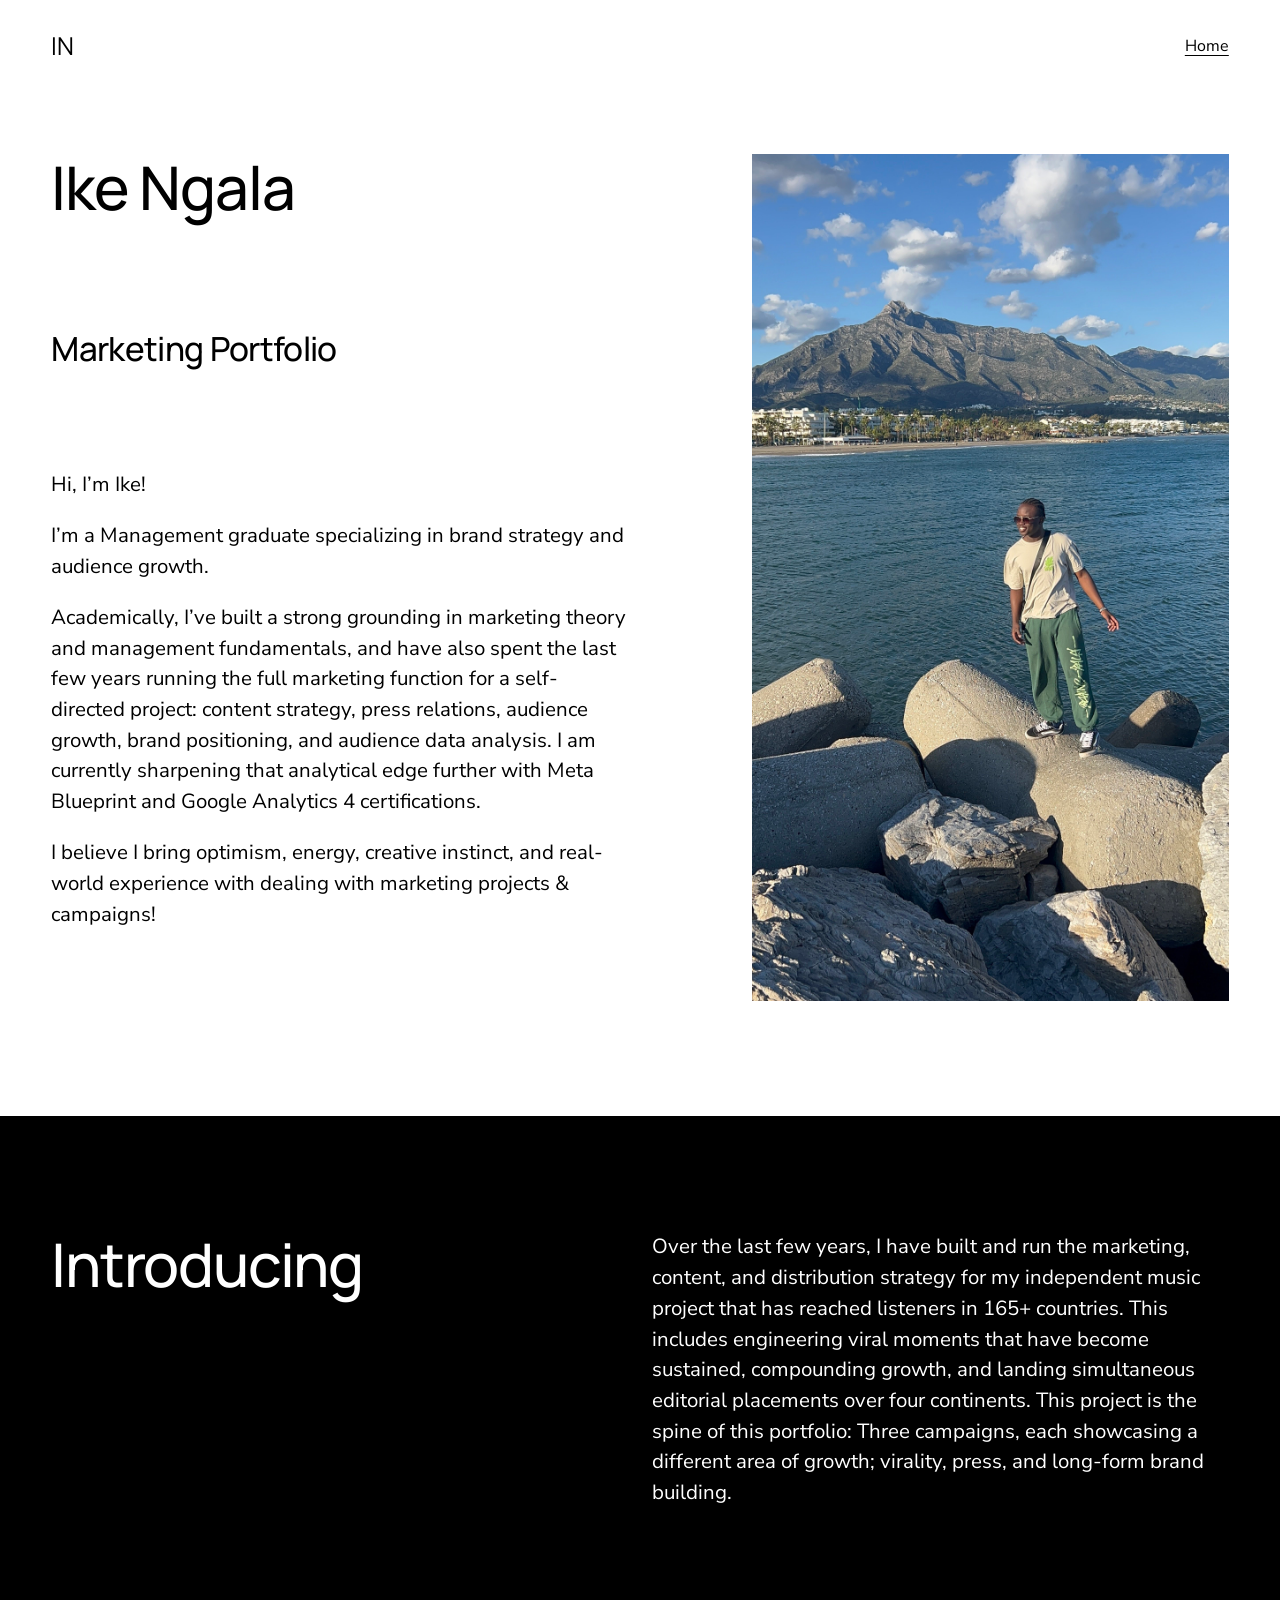
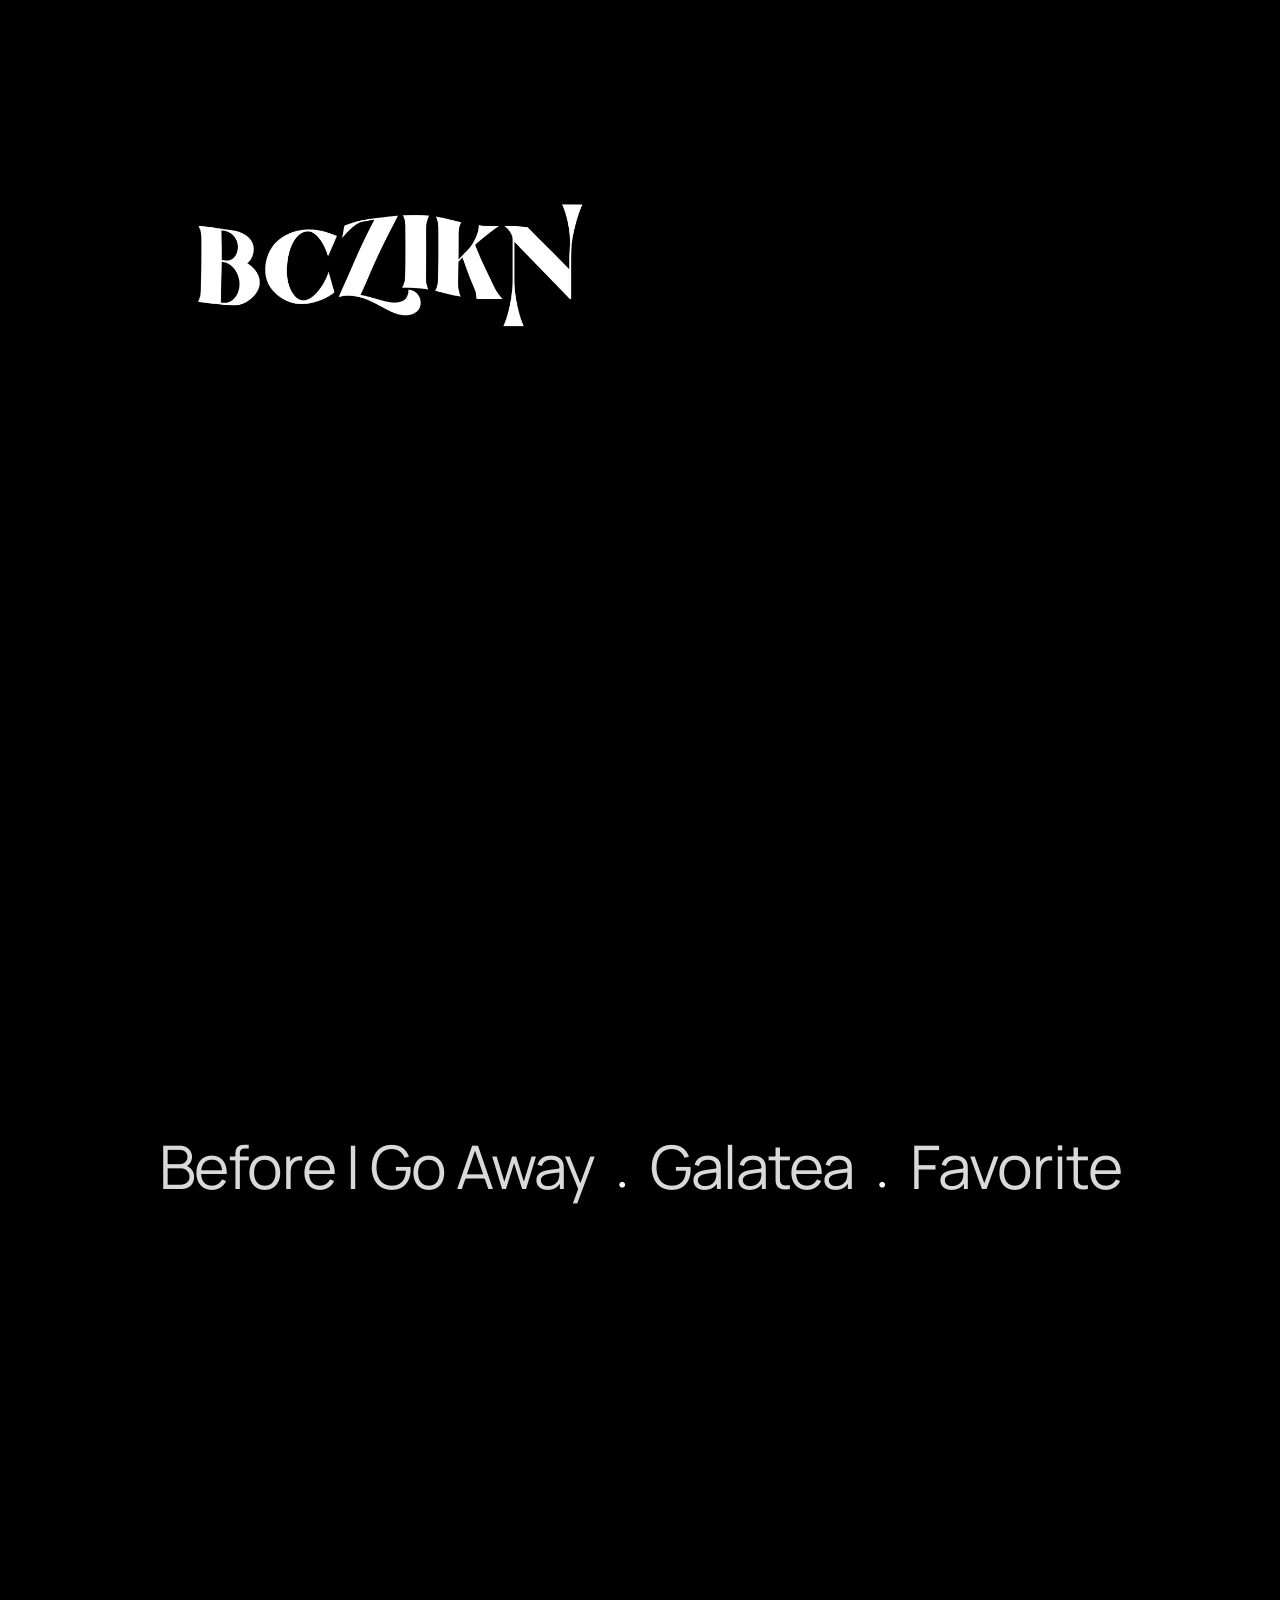
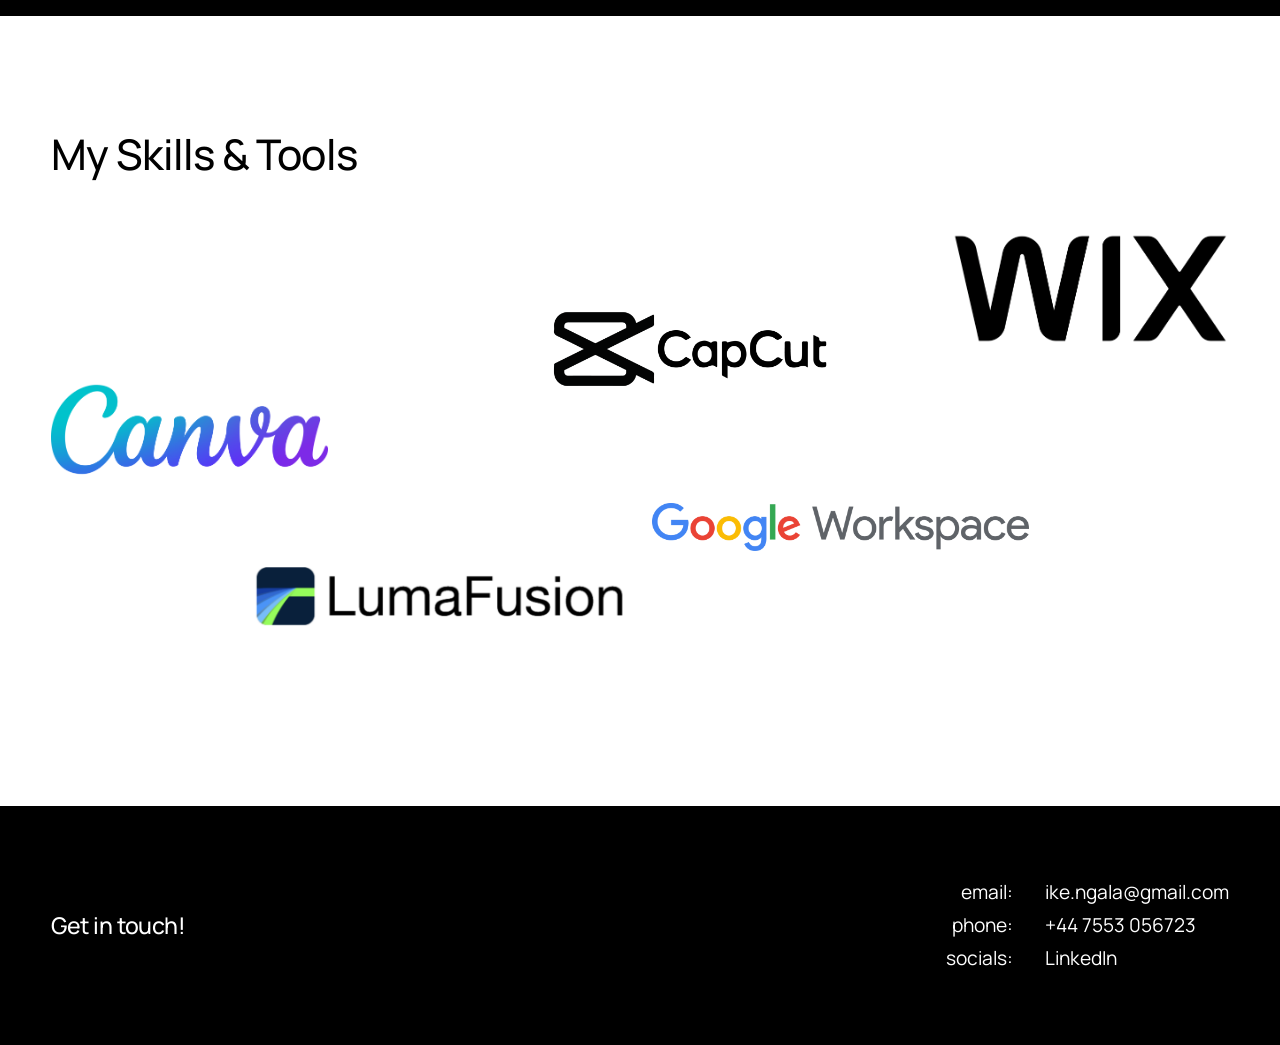
==== index.html @ 1e6296fb "Rebuild Squarespace portfolio as a plain static site Recreates all four pages (home + three case stu" ====
<!doctype html>
<html lang="en-GB">
<head>
<meta charset="utf-8">
<meta name="viewport" content="width=device-width, initial-scale=1">
<title>Ike Ngala | Marketing Portfolio</title>
<meta name="description" content="Ike Ngala: management graduate specialising in brand strategy and audience growth.">
<link rel="preconnect" href="https://fonts.googleapis.com">
<link rel="preconnect" href="https://fonts.gstatic.com" crossorigin>
<link href="https://fonts.googleapis.com/css2?family=Manrope:wght@500;700&family=Nunito+Sans:ital,wght@0,400;0,700;1,400&display=swap" rel="stylesheet">
<link rel="stylesheet" href="assets/css/style.css">
</head>
<body class="page-home">
<a class="skip" href="#main">Skip to content</a>
<header class="site-header">
  <a class="logo" href="index.html">IN</a>
  <nav>
    <a href="index.html" aria-current="page">Home</a>
  </nav>
</header>
<main id="main">
<section class="section theme-light">
<div class="section-inner">
<div class="grid">
<div class="blk text" style="--c:1 / span 5;--r:1 / 2">
<h1>Ike Ngala</h1>
</div>
<figure class="blk image" style="--c:8 / span 5;--r:1 / 4"><img src="assets/images/home/img-4307.jpg" alt="" loading="lazy"></figure>
<div class="blk text" style="--c:1 / span 4;--r:2 / 3">
<h3>Marketing Portfolio</h3>
</div>
<div class="blk text" style="--c:1 / span 6;--r:3 / 4">
<p class="large">Hi, I’m Ike!</p>
<p class="large">I’m a Management graduate specializing in brand strategy and audience growth.</p>
<p class="large">Academically, I’ve built a strong grounding in marketing theory and management fundamentals, and have also spent the last few years running the full marketing function for a self-directed project: content strategy, press relations, audience growth, brand positioning, and audience data analysis. I am currently sharpening that analytical edge further with Meta Blueprint and Google Analytics 4 certifications.</p>
<p class="large">I believe I bring optimism, energy, creative instinct, and real-world experience with dealing with marketing projects &amp; campaigns!</p>
</div>
</div>
</div>
</section>
<section class="section theme-dark">
<div class="section-inner">
<div class="grid">
<div class="blk text" style="--c:1 / span 5;--r:1 / 2">
<h1><span class="on-dark">Introducing</span></h1>
</div>
<div class="blk text" style="--c:7 / span 6;--r:1 / 2">
<p class="large"><span class="on-dark">Over the last few years, I have built and run the marketing, content, and distribution strategy for my independent music project that has reached listeners in 165+ countries. This includes engineering viral moments that have become sustained, compounding growth, and landing simultaneous editorial placements over four continents. This project is the spine of this portfolio: Three campaigns, each showcasing a different area of growth; virality, press, and long-form brand building.</span></p>
</div>
<figure class="blk image" style="--c:1 / span 7;--r:2 / 3"><img src="assets/images/home/img-2921.jpg" alt="" loading="lazy"></figure>
</div>
</div>
</section>
<section class="section theme-dark has-bg-video projects-list" id="projects">
<video class="bg-video" src="assets/videos/shared/blue-background.mp4" autoplay muted loop playsinline aria-hidden="true"></video>
<div class="section-inner">
<ul class="project-links">
<li><a href="projects/before-i-go-away.html" data-cover="assets/images/covers/before-i-go-away.jpg">Before I Go Away</a></li>
<li><a href="projects/galatea.html" data-cover="assets/images/covers/galatea.jpg">Galatea</a></li>
<li><a href="projects/favorite.html" data-cover="assets/images/covers/favorite.jpg">Favorite</a></li>
</ul>
<img class="hover-cover" alt="" aria-hidden="true">
</div>
</section>
<section class="section theme-light">
<div class="section-inner">
<div class="grid">
<div class="blk text" style="--c:1 / span 4;--r:1 / 2">
<h2>My Skills &amp; Tools</h2>
</div>
<figure class="blk image" style="--c:10 / span 3;--r:2 / 4"><img src="assets/images/home/tool-wix.png" alt="" loading="lazy"></figure>
<figure class="blk image" style="--c:6 / span 3;--r:2 / 4"><img src="assets/images/home/tool-capcut.png" alt="" loading="lazy"></figure>
<figure class="blk image" style="--c:1 / span 3;--r:3 / 4"><img src="assets/images/home/tool-canva.png" alt="" loading="lazy"></figure>
<figure class="blk image" style="--c:3 / span 4;--r:4 / 5"><img src="assets/images/home/tool-lumafusion.png" alt="" loading="lazy"></figure>
<figure class="blk image" style="--c:7 / span 4;--r:4 / 5"><img src="assets/images/home/tool-google-workspace.png" alt="" loading="lazy"></figure>
</div>
</div>
</section>
</main>

<footer class="site-footer theme-dark">
  <div class="footer-inner">
    <h4>Get in touch!</h4>
    <dl>
      <dt>email:</dt><dd><a href="mailto:ike.ngala@gmail.com">ike.ngala@gmail.com</a></dd>
      <dt>phone:</dt><dd><a href="tel:+447553056723">+44 7553 056723</a></dd>
      <dt>socials:</dt><dd><a href="https://www.linkedin.com/in/ikengala/" target="_blank" rel="noopener">LinkedIn</a></dd>
    </dl>
  </div>
</footer>
<script src="assets/js/main.js"></script>
</body>
</html>
---- assets/css/style.css ----
/* =========================================================
   Ike Ngala portfolio: base styles
   Rebuilt from the Squarespace site. Fonts: Manrope (headings),
   Nunito Sans (body). Colours below match the original pages.
   ========================================================= */

:root {
  --black: #000000;
  --white: #ffffff;
  --blue: #64a6c9;      /* Before I Go Away */
  --yellow: #ffd15c;    /* Galatea accent / Favorite text */
  --red: #ca2216;       /* Favorite */
  --red-dark: #bb2217;  /* Favorite (gallery section) */

  --font-heading: "Manrope", system-ui, sans-serif;
  --font-body: "Nunito Sans", system-ui, sans-serif;

  --gutter: clamp(16px, 4vw, 58px);
  --max: 1440px;
}

*, *::before, *::after { box-sizing: border-box; }

html { -webkit-text-size-adjust: 100%; }

body {
  margin: 0;
  font-family: var(--font-body);
  font-size: 16px;
  line-height: 1.5;
  color: var(--black);
  background: var(--white);
}

img, video { display: block; max-width: 100%; height: auto; }

a { color: inherit; }

h1, h2, h3, h4 {
  font-family: var(--font-heading);
  font-weight: 500;
  letter-spacing: -0.02em;
  margin: 0 0 0.4em;
  line-height: 1.1;
}
h1 { font-size: clamp(2.4rem, 4.7vw, 4.24rem); }
h2 { font-size: clamp(1.9rem, 3.3vw, 2.94rem); }
h3 { font-size: clamp(1.5rem, 2.6vw, 2.3rem); }
h4 { font-size: clamp(1.25rem, 1.8vw, 1.65rem); }
p { margin: 0 0 1em; }
p:last-child { margin-bottom: 0; }

.large { font-size: clamp(1.1rem, 1.6vw, 1.43rem); line-height: 1.5; }

.skip {
  position: absolute; left: -9999px; top: 0;
  background: var(--black); color: var(--white); padding: 8px 12px; z-index: 100;
}
.skip:focus { left: 8px; top: 8px; }

/* ---------- colour themes (one per section) ---------- */
.theme-light    { --bg: var(--white); --fg: var(--black); --accent: var(--black); }
.theme-dark     { --bg: var(--black); --fg: var(--white); --accent: var(--white); }
.theme-blue     { --bg: var(--blue);  --fg: var(--white); --accent: var(--white); }
.theme-galatea  { --bg: var(--black); --fg: var(--white); --accent: var(--yellow); }
.theme-yellow   { --bg: var(--yellow); --fg: var(--black); --accent: var(--black); }
.theme-red      { --bg: var(--red);   --fg: var(--yellow); --accent: var(--yellow); }
.theme-red-dark { --bg: var(--red-dark); --fg: var(--yellow); --accent: var(--yellow); }

.section, .site-footer, .pager { background: var(--bg); color: var(--fg); }
.accent { color: var(--accent); }
.theme-galatea h2, .theme-galatea h3 { color: var(--accent); }

/* ---------- header ---------- */
.site-header {
  position: absolute; top: 0; left: 0; right: 0; z-index: 10;
  display: flex; justify-content: space-between; align-items: center;
  padding: 28px var(--gutter);
}
.site-header .logo {
  font-family: var(--font-heading); font-size: 1.54rem; text-decoration: none;
}
.site-header nav a { text-underline-offset: 4px; }
.site-header nav a[aria-current="page"] { text-decoration: underline; }
/* Header text sits over each page's first section, so match its colour */
.page-before-i-go-away .site-header,
.page-galatea .site-header,
.page-favorite .site-header { color: var(--white); }

/* ---------- sections ---------- */
.section { position: relative; overflow: hidden; }
.section-inner {
  position: relative; z-index: 1;
  max-width: var(--max); margin: 0 auto;
  padding: clamp(64px, 9vw, 130px) var(--gutter);
}
main > .section:first-child .section-inner { padding-top: clamp(110px, 12vw, 160px); }

.bg-video {
  position: absolute; inset: 0; width: 100%; height: 100%;
  object-fit: cover; z-index: 0;
}

/* 12-column grid that approximates the Squarespace layout.
   Each block carries --c (column) and --r (row) from the original page. */
.grid {
  display: grid;
  grid-template-columns: repeat(12, minmax(0, 1fr));
  column-gap: clamp(12px, 2vw, 24px);
  row-gap: 16px;
  align-items: start;
}
.blk { grid-column: var(--c, 1 / -1); grid-row: var(--r, auto); min-width: 0; margin: 0; }
.blk.image img, .blk.video video { width: 100%; }
.blk.video video { background: #000; }

/* ---------- accordions ---------- */
.accordion details { border-top: 1px solid currentColor; border-bottom: 1px solid currentColor; }
.accordion details + details { border-top: 0; }
.accordion summary {
  list-style: none; cursor: pointer;
  display: flex; justify-content: space-between; align-items: center; gap: 1rem;
  padding: 30px 0;
  font-family: var(--font-heading); font-size: clamp(1.25rem, 1.8vw, 1.65rem);
  color: var(--accent);
}
.accordion summary::-webkit-details-marker { display: none; }
.accordion summary::after { content: "+"; font-size: 1.6em; line-height: 1; transition: transform .2s; }
.accordion details[open] summary::after { transform: rotate(45deg); }
.accordion .details-body { padding: 0 0 30px; color: var(--accent); }

/* ---------- galleries ---------- */
.gallery { list-style: none; margin: 0; padding: 0; }
.gallery img { width: 100%; height: 100%; object-fit: cover; }

/* strips: row of images at equal height */
.gallery-strips { display: flex; flex-wrap: wrap; gap: 12px; }
.gallery-strips li { flex: 1 1 160px; height: clamp(220px, 30vw, 420px); }

/* reel + slideshow: horizontal scroller */
.gallery-reel, .gallery-slideshow {
  display: flex; gap: 12px; overflow-x: auto; scroll-snap-type: x mandatory;
  padding-bottom: 8px;
}
.gallery-reel li { flex: 0 0 auto; height: 300px; scroll-snap-align: start; }
.gallery-reel img { width: auto; height: 100%; }
.gallery-slideshow li { flex: 0 0 min(80%, 520px); scroll-snap-align: center; }
.gallery-slideshow img { aspect-ratio: 1; }

/* ---------- home: project list with hover-follow cover ---------- */
.projects-list .section-inner {
  min-height: 900px; display: flex; align-items: center; justify-content: center;
}
.project-links {
  list-style: none; margin: 0; padding: 0;
  display: flex; flex-wrap: wrap; justify-content: center; align-items: center;
  gap: 1.5rem; position: relative; z-index: 2;
}
.project-links li + li::before { content: "•"; margin-right: 1.5rem; }
.project-links a {
  font-family: var(--font-heading); font-size: clamp(2rem, 4.7vw, 4.24rem);
  letter-spacing: -0.02em; text-decoration: none; color: rgba(255,255,255,.85);
}
.project-links a:hover, .project-links a:focus-visible { color: var(--white); }
.hover-cover {
  position: fixed; left: 0; top: 0; width: 50vmin; height: 50vmin; object-fit: cover;
  pointer-events: none; opacity: 0; transition: opacity .2s; z-index: 1;
  transform: translate(-50%, -50%);
}
.hover-cover.is-visible { opacity: 1; }

/* ---------- pager + footer ---------- */
.pager {
  display: flex; justify-content: space-between; gap: 1rem;
  padding: 48px var(--gutter);
  max-width: none;
}
.pager a { text-decoration: none; font-family: var(--font-heading); font-size: 1.65rem; }
.pager a span { display: block; font-family: var(--font-body); font-size: .9rem; opacity: .7; }
.pager .next { margin-left: auto; text-align: right; }

.site-footer .footer-inner {
  max-width: var(--max); margin: 0 auto; padding: 72px var(--gutter);
  display: flex; flex-wrap: wrap; justify-content: space-between; align-items: center; gap: 2rem;
}
.site-footer h4 { margin: 0; }
.site-footer dl {
  margin: 0; display: grid; grid-template-columns: auto auto; column-gap: 2rem; row-gap: .25rem;
  font-family: var(--font-heading); font-size: 1.2rem;
}
.site-footer dt { text-align: right; }
.site-footer dd { margin: 0; }
.site-footer a { text-decoration: none; }
.site-footer a:hover { text-decoration: underline; }

/* ---------- mobile: stack every block in reading order ---------- */
@media (max-width: 767px) {
  .grid { grid-template-columns: 1fr; row-gap: 24px; }
  .blk { grid-column: 1 / -1; grid-row: auto; }
  .projects-list .section-inner { min-height: 70vh; }
  .project-links { flex-direction: column; gap: .5rem; }
  .project-links li + li::before { content: none; }
  .hover-cover { display: none; }
  .site-footer dl { grid-template-columns: auto 1fr; }
  .site-footer dt { text-align: left; }
}

@media (prefers-reduced-motion: reduce) {
  .bg-video { display: none; }
}

/* text alignment carried over from the original blocks */
.align-right { text-align: right; }
.align-center { text-align: center; }
@media (max-width: 767px) { .align-right, .align-center { text-align: left; } }
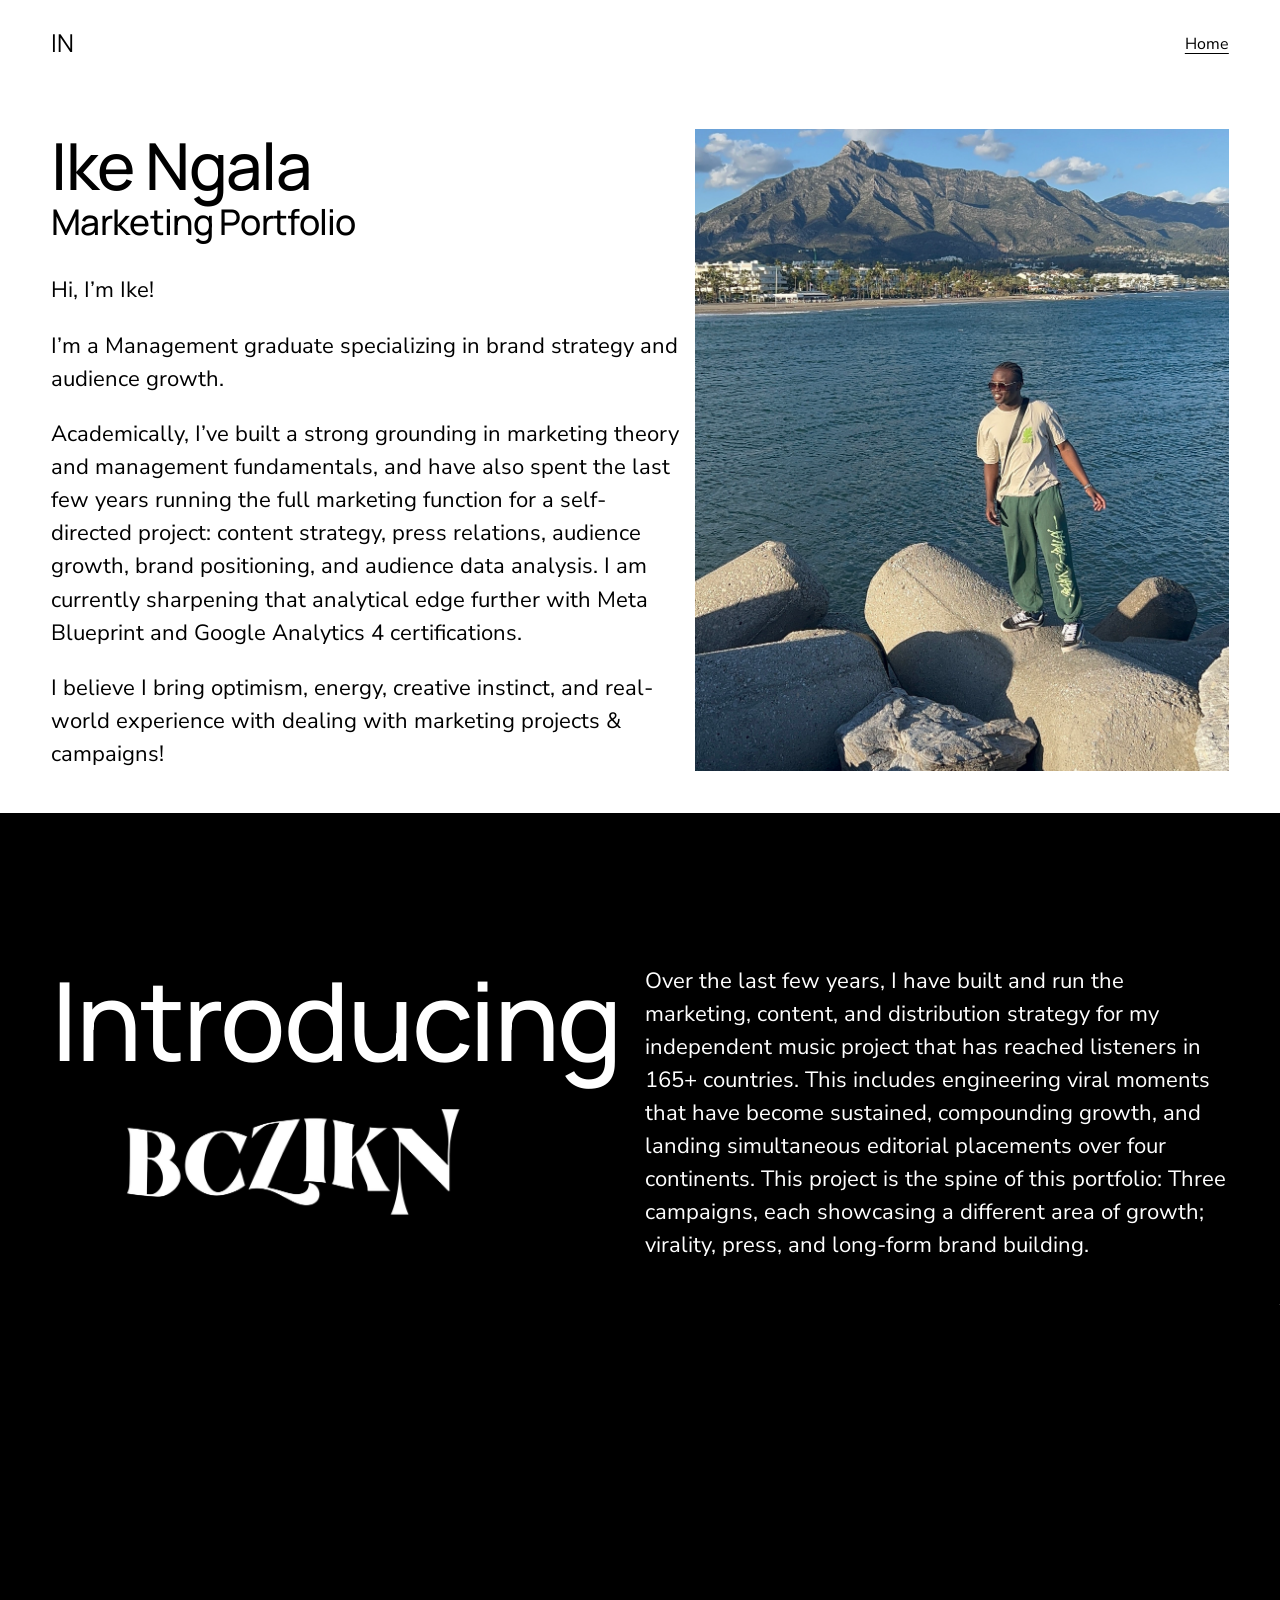
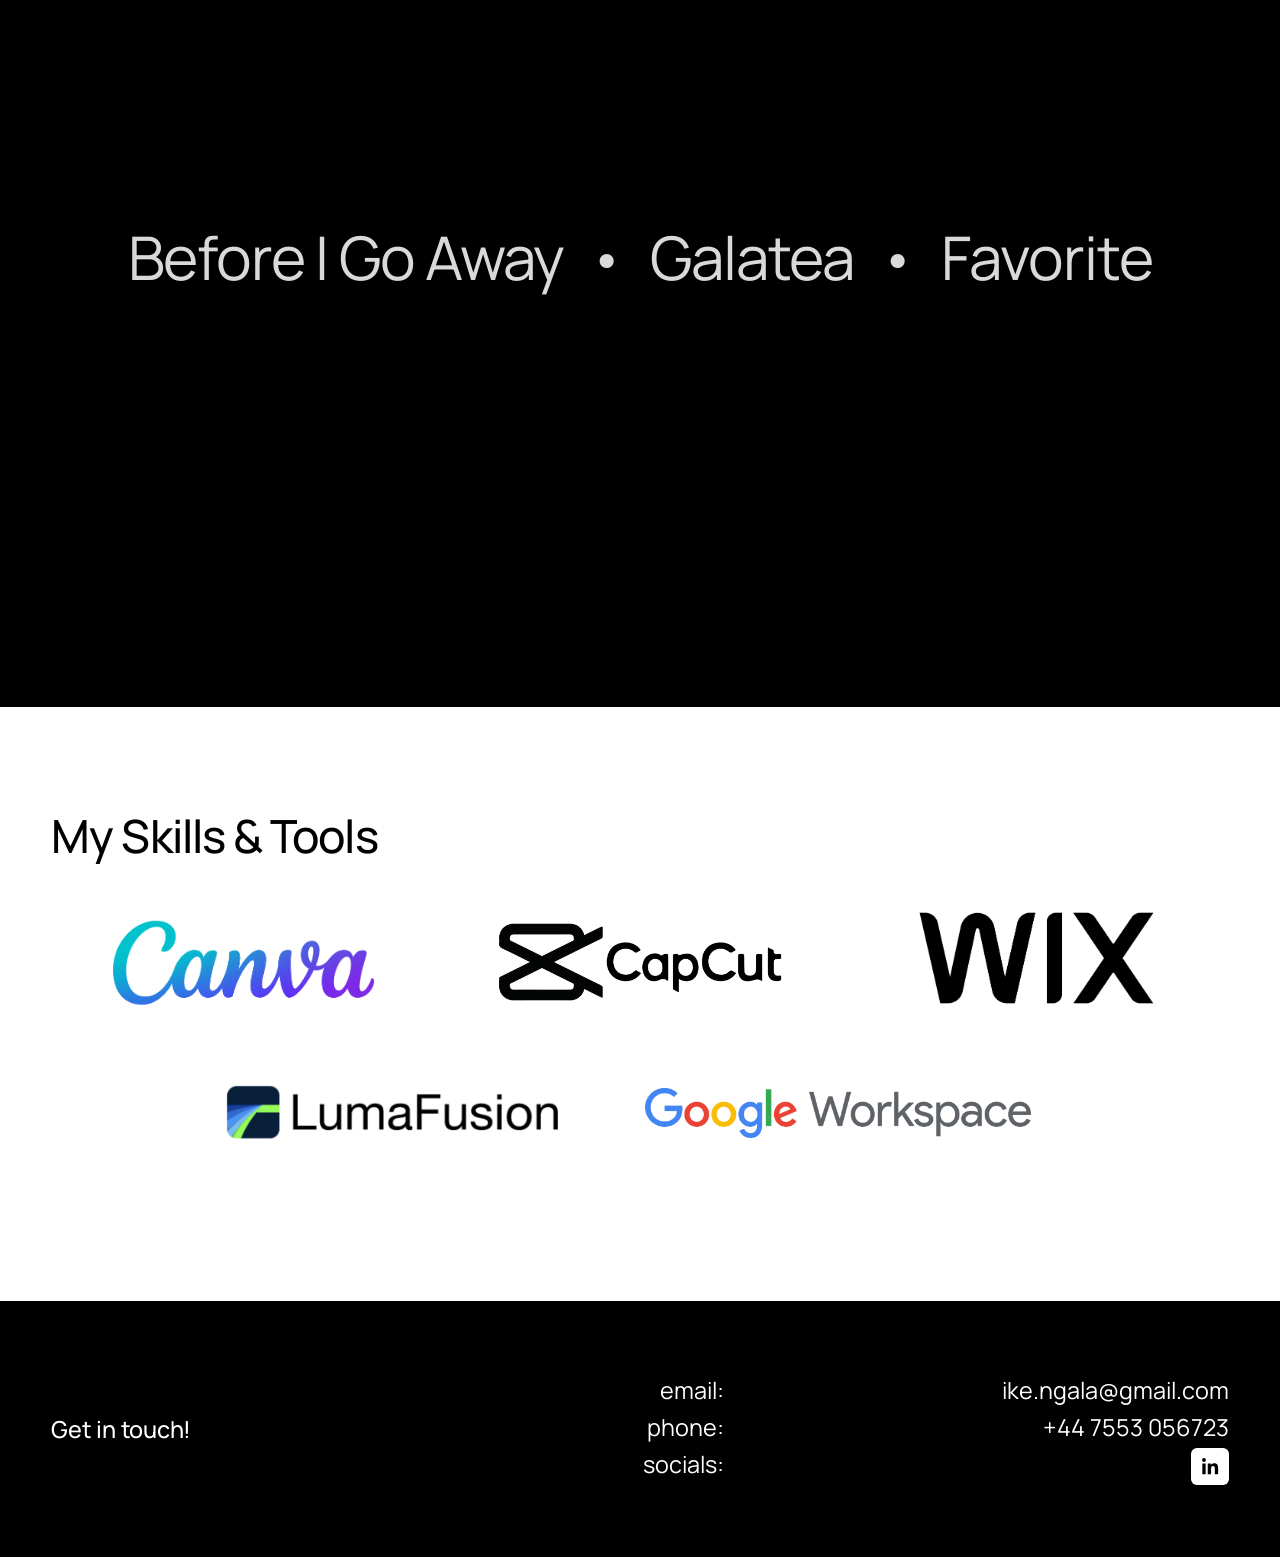
==== commit a0ea8bb4: "Match the original Squarespace layout Pages now use the original's exact grid positions (copied per " ====
--- a/index.html
+++ b/index.html
@@ -7,8 +7,9 @@
 <meta name="description" content="Ike Ngala: management graduate specialising in brand strategy and audience growth.">
 <link rel="preconnect" href="https://fonts.googleapis.com">
 <link rel="preconnect" href="https://fonts.gstatic.com" crossorigin>
-<link href="https://fonts.googleapis.com/css2?family=Manrope:wght@500;700&family=Nunito+Sans:ital,wght@0,400;0,700;1,400&display=swap" rel="stylesheet">
+<link href="https://fonts.googleapis.com/css2?family=Manrope:wght@500;700&family=Nunito+Sans:ital,wght@0,400;0,700;1,400;1,700&display=swap" rel="stylesheet">
 <link rel="stylesheet" href="assets/css/style.css">
+<link rel="stylesheet" href="assets/css/layout/home.css">
 </head>
 <body class="page-home">
 <a class="skip" href="#main">Skip to content</a>
@@ -19,39 +20,40 @@
   </nav>
 </header>
 <main id="main">
-<section class="section theme-light">
+<section class="section theme-light h-small is-fluid">
 <div class="section-inner">
-<div class="grid">
-<div class="blk text" style="--c:1 / span 5;--r:1 / 2">
+<div class="fluid-engine fe-6a3b0c901038cd3dc83daedf">
+<div class="fe-block fe-block-b7171ba2fff845fc4bf3 blk text">
 <h1>Ike Ngala</h1>
 </div>
-<figure class="blk image" style="--c:8 / span 5;--r:1 / 4"><img src="assets/images/home/img-4307.jpg" alt="" loading="lazy"></figure>
-<div class="blk text" style="--c:1 / span 4;--r:2 / 3">
+<div class="fe-block fe-block-f6ca932a84a733854966 blk text">
 <h3>Marketing Portfolio</h3>
 </div>
-<div class="blk text" style="--c:1 / span 6;--r:3 / 4">
+<div class="fe-block fe-block-3540d4c0403574ecf0fa blk text">
 <p class="large">Hi, I’m Ike!</p>
 <p class="large">I’m a Management graduate specializing in brand strategy and audience growth.</p>
 <p class="large">Academically, I’ve built a strong grounding in marketing theory and management fundamentals, and have also spent the last few years running the full marketing function for a self-directed project: content strategy, press relations, audience growth, brand positioning, and audience data analysis. I am currently sharpening that analytical edge further with Meta Blueprint and Google Analytics 4 certifications.</p>
 <p class="large">I believe I bring optimism, energy, creative instinct, and real-world experience with dealing with marketing projects &amp; campaigns!</p>
 </div>
+<figure class="fe-block fe-block-d6fce67f8c53aa4ce24b blk image fit-cover"><img src="assets/images/home/img-4307.jpg" alt="Photo of a man standing on harbour rocks in front of the sea and mountains" width="2160" height="3840" loading="lazy"></figure>
 </div>
 </div>
 </section>
-<section class="section theme-dark">
+<section class="section theme-dark h-small has-divider is-fluid" data-divider="curve" style="z-index:4;--dh:8vw">
 <div class="section-inner">
-<div class="grid">
-<div class="blk text" style="--c:1 / span 5;--r:1 / 2">
-<h1><span class="on-dark">Introducing</span></h1>
+<div class="fluid-engine fe-6a3b11a5e93d627aa4831eec">
+<figure class="fe-block fe-block-yui_3_17_2_1_1782255862734_2015 blk image fit-cover"><img src="assets/images/home/img-2921.jpg" alt="BCZIKN logo" width="2500" height="2500" loading="lazy"></figure>
+<div class="fe-block fe-block-14b71a853f9c879a395e blk text">
+<div class="scaled" style="font-size:8.53vw"><h1><span class="on-dark">Introducing</span></h1>
 </div>
-<div class="blk text" style="--c:7 / span 6;--r:1 / 2">
+</div>
+<div class="fe-block fe-block-63c048e64291bf20b850 blk text">
 <p class="large"><span class="on-dark">Over the last few years, I have built and run the marketing, content, and distribution strategy for my independent music project that has reached listeners in 165+ countries. This includes engineering viral moments that have become sustained, compounding growth, and landing simultaneous editorial placements over four continents. This project is the spine of this portfolio: Three campaigns, each showcasing a different area of growth; virality, press, and long-form brand building.</span></p>
 </div>
-<figure class="blk image" style="--c:1 / span 7;--r:2 / 3"><img src="assets/images/home/img-2921.jpg" alt="" loading="lazy"></figure>
 </div>
 </div>
 </section>
-<section class="section theme-dark has-bg-video projects-list" id="projects">
+<section class="section theme-dark has-bg-video projects-list after-divider" id="projects" style="--prev-dh:8vw">
 <video class="bg-video" src="assets/videos/shared/blue-background.mp4" autoplay muted loop playsinline aria-hidden="true"></video>
 <div class="section-inner">
 <ul class="project-links">
@@ -62,17 +64,17 @@
 <img class="hover-cover" alt="" aria-hidden="true">
 </div>
 </section>
-<section class="section theme-light">
+<section class="section theme-light h-medium is-fluid">
 <div class="section-inner">
-<div class="grid">
-<div class="blk text" style="--c:1 / span 4;--r:1 / 2">
+<div class="fluid-engine fe-6a3b12ef4334fc0858936ea2">
+<div class="fe-block fe-block-yui_3_17_2_1_1782255862734_4375 blk text">
 <h2>My Skills &amp; Tools</h2>
 </div>
-<figure class="blk image" style="--c:10 / span 3;--r:2 / 4"><img src="assets/images/home/tool-wix.png" alt="" loading="lazy"></figure>
-<figure class="blk image" style="--c:6 / span 3;--r:2 / 4"><img src="assets/images/home/tool-capcut.png" alt="" loading="lazy"></figure>
-<figure class="blk image" style="--c:1 / span 3;--r:3 / 4"><img src="assets/images/home/tool-canva.png" alt="" loading="lazy"></figure>
-<figure class="blk image" style="--c:3 / span 4;--r:4 / 5"><img src="assets/images/home/tool-lumafusion.png" alt="" loading="lazy"></figure>
-<figure class="blk image" style="--c:7 / span 4;--r:4 / 5"><img src="assets/images/home/tool-google-workspace.png" alt="" loading="lazy"></figure>
+<figure class="fe-block fe-block-yui_3_17_2_1_1782255862734_3132 blk image fit-contain"><img src="assets/images/home/tool-canva.png" alt="Canva" width="2500" height="938" loading="lazy"></figure>
+<figure class="fe-block fe-block-18d49a49f94679645170 blk image fit-cover" style="--m-offset-y:12px"><img src="assets/images/home/tool-capcut.png" alt="CapCut" width="2048" height="2048" loading="lazy"></figure>
+<figure class="fe-block fe-block-5fb060565d916a4ffd06 blk image fit-contain"><img src="assets/images/home/tool-lumafusion.png" alt="LumaFusion" width="800" height="400" loading="lazy"></figure>
+<figure class="fe-block fe-block-1ba8de07ad1d4949a1a3 blk image fit-contain" style="--m-offset-y:8px"><img src="assets/images/home/tool-wix.png" alt="Wix" width="2500" height="1406" loading="lazy"></figure>
+<figure class="fe-block fe-block-f4a49430ff3bb8096571 blk image fit-contain"><img src="assets/images/home/tool-google-workspace.png" alt="Google Workspace" width="2500" height="321" loading="lazy"></figure>
 </div>
 </div>
 </section>
@@ -84,7 +86,7 @@
     <dl>
       <dt>email:</dt><dd><a href="mailto:ike.ngala@gmail.com">ike.ngala@gmail.com</a></dd>
       <dt>phone:</dt><dd><a href="tel:+447553056723">+44 7553 056723</a></dd>
-      <dt>socials:</dt><dd><a href="https://www.linkedin.com/in/ikengala/" target="_blank" rel="noopener">LinkedIn</a></dd>
+      <dt>socials:</dt><dd><a class="social-icon" href="https://www.linkedin.com/in/ikengala/" target="_blank" rel="noopener" aria-label="LinkedIn"><svg viewBox="0 0 24 24" aria-hidden="true"><path d="M20.45 20.45h-3.56v-5.57c0-1.33-.02-3.04-1.85-3.04-1.85 0-2.14 1.45-2.14 2.94v5.67H9.34V9h3.42v1.56h.05c.48-.9 1.64-1.85 3.37-1.85 3.6 0 4.27 2.37 4.27 5.46v6.28zM5.34 7.43a2.06 2.06 0 1 1 0-4.13 2.06 2.06 0 0 1 0 4.13zM7.12 20.45H3.56V9h3.56v11.45z"/></svg></a></dd>
     </dl>
   </div>
 </footer>
--- a/assets/css/style.css
+++ b/assets/css/style.css
@@ -1,7 +1,8 @@
 /* =========================================================
-   Ike Ngala portfolio: base styles
+   Ike Ngala portfolio: shared styles
    Rebuilt from the Squarespace site. Fonts: Manrope (headings),
    Nunito Sans (body). Colours below match the original pages.
+   Each page's exact block positions live in css/layout/<page>.css.
    ========================================================= */
 
 :root {
@@ -15,14 +16,15 @@
   --font-heading: "Manrope", system-ui, sans-serif;
   --font-body: "Nunito Sans", system-ui, sans-serif;
 
-  --gutter: clamp(16px, 4vw, 58px);
-  --max: 1440px;
+  /* Values the copied Squarespace grid (css/layout/*.css) relies on */
+  --sqs-site-max-width: 2000px;
+  --sqs-site-gutter: 4vw;
+  --sqs-mobile-site-gutter: 6vw;
+  --header-h: 87px;
 }
 
 *, *::before, *::after { box-sizing: border-box; }
-
 html { -webkit-text-size-adjust: 100%; }
-
 body {
   margin: 0;
   font-family: var(--font-body);
@@ -30,33 +32,34 @@
   line-height: 1.5;
   color: var(--black);
   background: var(--white);
-}
-
-img, video { display: block; max-width: 100%; height: auto; }
-
+  overflow-x: hidden;
+}
+img, video { display: block; max-width: 100%; }
 a { color: inherit; }
+button { font: inherit; color: inherit; }
 
 h1, h2, h3, h4 {
   font-family: var(--font-heading);
   font-weight: 500;
   letter-spacing: -0.02em;
-  margin: 0 0 0.4em;
-  line-height: 1.1;
-}
-h1 { font-size: clamp(2.4rem, 4.7vw, 4.24rem); }
-h2 { font-size: clamp(1.9rem, 3.3vw, 2.94rem); }
-h3 { font-size: clamp(1.5rem, 2.6vw, 2.3rem); }
-h4 { font-size: clamp(1.25rem, 1.8vw, 1.65rem); }
-p { margin: 0 0 1em; }
-p:last-child { margin-bottom: 0; }
-
-.large { font-size: clamp(1.1rem, 1.6vw, 1.43rem); line-height: 1.5; }
-
-.skip {
-  position: absolute; left: -9999px; top: 0;
-  background: var(--black); color: var(--white); padding: 8px 12px; z-index: 100;
-}
-.skip:focus { left: 8px; top: 8px; }
+  margin: 0;
+  line-height: 1.12;
+}
+/* sizes match the original at 1440px and shrink gently on smaller screens */
+h1 { font-size: clamp(2.4rem, 2.5rem + 1.94vw, 4.24rem); }
+h2 { font-size: clamp(1.9rem, 1.9rem + 1.2vw, 2.94rem); }
+h3 { font-size: clamp(1.5rem, 1.6rem + 0.77vw, 2.3rem); }
+h4 { font-size: clamp(1.25rem, 1.05rem + 0.68vw, 1.648rem); line-height: 1.3; letter-spacing: -0.01em; }
+p { margin: 0; }
+p + p, h1 + p, h2 + p, h3 + p, h4 + p, p + h1, p + h2, p + h3, p + h4, h4 + h4 { margin-top: 1em; }
+.large { font-size: clamp(1.1rem, 0.9rem + 0.6vw, 1.432rem); line-height: 1.5; }
+.scaled { line-height: 1; letter-spacing: -0.02em; }
+.scaled > * { font-size: inherit; line-height: inherit; }
+
+.visually-hidden, .skip:not(:focus) {
+  position: absolute; width: 1px; height: 1px; overflow: hidden; clip: rect(0 0 0 0); white-space: nowrap;
+}
+.skip:focus { position: fixed; left: 8px; top: 8px; z-index: 100; background: var(--black); color: var(--white); padding: 8px 12px; }
 
 /* ---------- colour themes (one per section) ---------- */
 .theme-light    { --bg: var(--white); --fg: var(--black); --accent: var(--black); }
@@ -69,147 +72,201 @@
 
 .section, .site-footer, .pager { background: var(--bg); color: var(--fg); }
 .accent { color: var(--accent); }
+.on-dark { color: var(--white); }
 .theme-galatea h2, .theme-galatea h3 { color: var(--accent); }
 
-/* ---------- header ---------- */
+/* ---------- header (sits over each page's first section) ---------- */
 .site-header {
-  position: absolute; top: 0; left: 0; right: 0; z-index: 10;
+  position: absolute; top: 0; left: 0; right: 0; z-index: 20; height: var(--header-h);
   display: flex; justify-content: space-between; align-items: center;
-  padding: 28px var(--gutter);
-}
-.site-header .logo {
-  font-family: var(--font-heading); font-size: 1.54rem; text-decoration: none;
-}
-.site-header nav a { text-underline-offset: 4px; }
-.site-header nav a[aria-current="page"] { text-decoration: underline; }
-/* Header text sits over each page's first section, so match its colour */
-.page-before-i-go-away .site-header,
-.page-galatea .site-header,
-.page-favorite .site-header { color: var(--white); }
+  padding: 0 var(--sqs-site-gutter);
+}
+.site-header .logo { font-family: var(--font-heading); font-size: 1.54rem; text-decoration: none; }
+.site-header nav a { text-underline-offset: 4px; text-decoration: none; }
+.site-header nav a[aria-current="page"], .site-header nav a:hover { text-decoration: underline; }
+.page-before-i-go-away .site-header, .page-galatea .site-header { color: var(--white); }
+.page-favorite .site-header { color: var(--yellow); }
 
 /* ---------- sections ---------- */
 .section { position: relative; overflow: hidden; }
 .section-inner {
   position: relative; z-index: 1;
-  max-width: var(--max); margin: 0 auto;
-  padding: clamp(64px, 9vw, 130px) var(--gutter);
-}
-main > .section:first-child .section-inner { padding-top: clamp(110px, 12vw, 160px); }
-
-.bg-video {
-  position: absolute; inset: 0; width: 100%; height: 100%;
-  object-fit: cover; z-index: 0;
-}
-
-/* 12-column grid that approximates the Squarespace layout.
-   Each block carries --c (column) and --r (row) from the original page. */
-.grid {
-  display: grid;
-  grid-template-columns: repeat(12, minmax(0, 1fr));
-  column-gap: clamp(12px, 2vw, 24px);
-  row-gap: 16px;
-  align-items: start;
-}
-.blk { grid-column: var(--c, 1 / -1); grid-row: var(--r, auto); min-width: 0; margin: 0; }
-.blk.image img, .blk.video video { width: 100%; }
-.blk.video video { background: #000; }
+  display: flex; flex-direction: column; justify-content: center;
+}
+/* Squarespace section heights: small / medium / custom */
+.h-small  .section-inner { min-height: 33vh; padding: 3.3vw 0; }
+.h-medium .section-inner { min-height: 66vh; padding: 6.6vw 0; }
+.h-custom .section-inner { min-height: 10vh; padding: 1vw 0; }
+.is-gallery .section-inner { min-height: 0; padding: var(--sqs-site-gutter) 0; }
+main > .section:first-child { padding-top: var(--header-h); }
+
+.bg-video { position: absolute; inset: 0; width: 100%; height: 100%; object-fit: cover; z-index: 0; }
+
+/* Curved / wavy dividers: main.js clips the bottom edge of .has-divider;
+   the next section slides up underneath it. */
+.has-divider { padding-bottom: var(--dh); }
+.after-divider { margin-top: calc(-1 * var(--prev-dh)); padding-top: var(--prev-dh); }
+main > .section.after-divider:first-child { margin-top: 0; }
+
+/* ---------- blocks on the copied Squarespace grid ---------- */
+.fluid-engine { width: 100%; }
+.fe-block { position: relative; min-width: 0; }
+/* design offsets/scales set per block in Squarespace (see inline --m-* variables) */
+.fe-block[style*="--m-"] {
+  transform: translate(var(--m-offset-x, 0px), var(--m-offset-y, 0px)) scale(var(--m-scale-x, 1), var(--m-scale-y, 1));
+}
+.blk { margin: 0; }
+.blk.image, .blk.video { height: 100%; min-height: 1px; }
+.blk.image > a { display: block; height: 100%; }
+/* media is absolutely placed so it fills its grid cell without stretching the rows */
+.blk.image img, .blk.video video { position: absolute; inset: 0; width: 100%; height: 100%; }
+.blk.image.fit-cover img { object-fit: cover; }
+.blk.image.fit-contain img { object-fit: contain; }
+.blk.video video { object-fit: contain; }
+
+.align-right { text-align: right; }
 
 /* ---------- accordions ---------- */
-.accordion details { border-top: 1px solid currentColor; border-bottom: 1px solid currentColor; }
-.accordion details + details { border-top: 0; }
+.accordion { color: var(--accent); }
 .accordion summary {
   list-style: none; cursor: pointer;
-  display: flex; justify-content: space-between; align-items: center; gap: 1rem;
-  padding: 30px 0;
-  font-family: var(--font-heading); font-size: clamp(1.25rem, 1.8vw, 1.65rem);
-  color: var(--accent);
+  display: flex; align-items: center; gap: 1rem;
+  padding: var(--acc-pad-y, 30px) 0;
+  font-family: var(--font-heading); font-size: clamp(1.25rem, 1.05rem + 0.68vw, 1.648rem); line-height: 1.3;
 }
 .accordion summary::-webkit-details-marker { display: none; }
-.accordion summary::after { content: "+"; font-size: 1.6em; line-height: 1; transition: transform .2s; }
-.accordion details[open] summary::after { transform: rotate(45deg); }
-.accordion .details-body { padding: 0 0 30px; color: var(--accent); }
+.acc-title { flex: 1; }
+.acc-title-right .acc-title { text-align: right; }
+.acc-icon-left .acc-icon { order: -1; }
+.acc-icon { position: relative; flex: none; width: var(--acc-icon, 30px); height: var(--acc-icon, 30px); }
+/* plus that turns into a minus */
+.acc-plus .acc-icon::before, .acc-plus .acc-icon::after {
+  content: ""; position: absolute; left: 0; right: 0; top: 50%; height: 3px; margin-top: -1.5px;
+  background: currentColor; transition: transform .25s ease;
+}
+.acc-plus .acc-icon::after { transform: rotate(90deg); }
+.acc-plus details[open] .acc-icon::after { transform: rotate(90deg) scaleX(0); }
+/* chevron that flips */
+.acc-arrow .acc-icon::before {
+  content: ""; position: absolute; left: 22%; top: 12%; width: 56%; height: 56%;
+  border-right: 3px solid currentColor; border-bottom: 3px solid currentColor;
+  transform: rotate(45deg); transition: transform .25s ease;
+}
+.acc-arrow details[open] .acc-icon::before { transform: translateY(35%) rotate(-135deg); }
+.details-body { width: var(--acc-desc-w, 70%); padding-bottom: 30px; font-size: clamp(1.05rem, 0.9rem + 0.6vw, 1.432rem); }
+.acc-desc-right .details-body { margin-left: auto; text-align: right; }
+.acc-dividers details { border-top: 1px solid currentColor; }
+.acc-dividers:not(.acc-no-last-divider) details:last-child { border-bottom: 1px solid currentColor; }
 
 /* ---------- galleries ---------- */
-.gallery { list-style: none; margin: 0; padding: 0; }
-.gallery img { width: 100%; height: 100%; object-fit: cover; }
-
-/* strips: row of images at equal height */
-.gallery-strips { display: flex; flex-wrap: wrap; gap: 12px; }
-.gallery-strips li { flex: 1 1 160px; height: clamp(220px, 30vw, 420px); }
-
-/* reel + slideshow: horizontal scroller */
-.gallery-reel, .gallery-slideshow {
-  display: flex; gap: 12px; overflow-x: auto; scroll-snap-type: x mandatory;
-  padding-bottom: 8px;
-}
-.gallery-reel li { flex: 0 0 auto; height: 300px; scroll-snap-align: start; }
-.gallery-reel img { width: auto; height: 100%; }
-.gallery-slideshow li { flex: 0 0 min(80%, 520px); scroll-snap-align: center; }
-.gallery-slideshow img { aspect-ratio: 1; }
+.gallery-strips { padding: 0 var(--sqs-site-gutter); display: flex; flex-direction: column; gap: var(--gap, 0); }
+.strip-row { display: flex; gap: var(--gap, 0); }
+.strip-row figure { margin: 0; flex: var(--ratio) 1 0; aspect-ratio: var(--ratio); min-width: 0; }
+.strip-row img { width: 100%; height: 100%; object-fit: cover; }
+
+.gallery-reel { position: relative; padding: 0 var(--sqs-site-gutter); }
+.reel-track {
+  list-style: none; margin: 0; padding: 0; display: flex; overflow-x: auto;
+  scroll-snap-type: x mandatory; scrollbar-width: none;
+}
+.reel-track::-webkit-scrollbar { display: none; }
+.reel-track li { flex: 0 0 auto; height: max(220px, 23.3vw); max-height: 465px; scroll-snap-align: start; }
+.reel-track img { height: 100%; width: auto; max-width: none; }
+
+.gallery-slideshow { padding: 0 var(--sqs-site-gutter); }
+.slide-stage { position: relative; display: flex; align-items: stretch; }
+.slides { list-style: none; margin: 0; padding: 0; position: relative; flex: 1; height: 25vw; min-height: 180px; }
+.slideshow-wide .slides { height: 46.9vw; }
+.slide { position: absolute; inset: 0; opacity: 0; visibility: hidden; transition: opacity .5s ease, visibility .5s; }
+.slide.is-active { opacity: 1; visibility: visible; }
+.slide a { display: block; height: 100%; }
+.slide img { width: 100%; height: 100%; object-fit: contain; }
+.slide-btn, .reel-btn {
+  flex: 0 0 43px; background: none; border: 0; cursor: pointer; position: relative; padding: 0;
+}
+.slide-btn::before, .reel-btn::before {
+  content: ""; position: absolute; top: 50%; left: 50%; width: 14px; height: 14px;
+  border-left: 1.5px solid currentColor; border-bottom: 1.5px solid currentColor;
+  transform: translate(-30%, -50%) rotate(45deg);
+}
+.slide-btn.next::before, .reel-btn.next::before { transform: translate(-70%, -50%) rotate(-135deg); }
+.slide-thumbs { display: flex; gap: 10px; justify-content: center; padding-top: 20px; overflow-x: auto; }
+.thumb { flex: 0 0 80px; height: 80px; padding: 0; border: 0; background: none; cursor: pointer; opacity: .45; transition: opacity .2s; }
+.thumb.is-active, .thumb:hover { opacity: 1; }
+.thumb img { width: 100%; height: 100%; object-fit: cover; }
+.reel-btn {
+  position: absolute; top: 50%; z-index: 2; width: 44px; height: 44px; margin-top: -22px;
+  border-radius: 50%; background: rgba(0, 0, 0, .55); color: var(--white);
+}
+.reel-btn.prev { left: calc(var(--sqs-site-gutter) + 15px); }
+.reel-btn.next { right: calc(var(--sqs-site-gutter) + 15px); }
+.reel-btn::before { width: 10px; height: 10px; }
 
 /* ---------- home: project list with hover-follow cover ---------- */
-.projects-list .section-inner {
-  min-height: 900px; display: flex; align-items: center; justify-content: center;
-}
+.projects-list .section-inner { min-height: 900px; align-items: center; }
 .project-links {
-  list-style: none; margin: 0; padding: 0;
+  list-style: none; margin: 0; padding: 0 var(--sqs-site-gutter);
   display: flex; flex-wrap: wrap; justify-content: center; align-items: center;
   gap: 1.5rem; position: relative; z-index: 2;
 }
-.project-links li + li::before { content: "•"; margin-right: 1.5rem; }
+.project-links li { font-family: var(--font-heading); font-size: clamp(2rem, 4.7vw, 4.24rem); }
+.project-links li + li::before { content: "•"; margin-right: 1.5rem; color: rgba(255, 255, 255, .85); }
 .project-links a {
-  font-family: var(--font-heading); font-size: clamp(2rem, 4.7vw, 4.24rem);
-  letter-spacing: -0.02em; text-decoration: none; color: rgba(255,255,255,.85);
+  letter-spacing: -0.02em; text-decoration: none; color: rgba(255, 255, 255, .85);
 }
 .project-links a:hover, .project-links a:focus-visible { color: var(--white); }
 .hover-cover {
   position: fixed; left: 0; top: 0; width: 50vmin; height: 50vmin; object-fit: cover;
-  pointer-events: none; opacity: 0; transition: opacity .2s; z-index: 1;
-  transform: translate(-50%, -50%);
+  pointer-events: none; opacity: 0; transition: opacity .2s; z-index: 1; transform: translate(-50%, -50%);
 }
 .hover-cover.is-visible { opacity: 1; }
 
 /* ---------- pager + footer ---------- */
-.pager {
-  display: flex; justify-content: space-between; gap: 1rem;
-  padding: 48px var(--gutter);
-  max-width: none;
-}
-.pager a { text-decoration: none; font-family: var(--font-heading); font-size: 1.65rem; }
-.pager a span { display: block; font-family: var(--font-body); font-size: .9rem; opacity: .7; }
-.pager .next { margin-left: auto; text-align: right; }
+.pager { display: flex; justify-content: space-between; align-items: center; padding: 48px var(--sqs-site-gutter); }
+.pager a { display: inline-flex; align-items: center; gap: 1.5rem; text-decoration: none; }
+.pager-title { font-family: var(--font-heading); font-size: clamp(1.9rem, 3.3vw, 2.94rem); letter-spacing: -0.02em; }
+.pager svg { width: 18px; height: 32px; stroke: currentColor; stroke-width: 1.5; }
+.pager .next { margin-left: auto; }
 
 .site-footer .footer-inner {
-  max-width: var(--max); margin: 0 auto; padding: 72px var(--gutter);
+  padding: 72px var(--sqs-site-gutter);
   display: flex; flex-wrap: wrap; justify-content: space-between; align-items: center; gap: 2rem;
 }
-.site-footer h4 { margin: 0; }
+.site-footer h4 { margin: 0; font-size: clamp(1.25rem, 1.83vw, 1.65rem); }
 .site-footer dl {
-  margin: 0; display: grid; grid-template-columns: auto auto; column-gap: 2rem; row-gap: .25rem;
-  font-family: var(--font-heading); font-size: 1.2rem;
+  margin: 0; display: grid; grid-template-columns: auto auto; column-gap: clamp(2rem, 10vw, 14rem); row-gap: .1rem;
+  font-family: var(--font-heading); font-size: clamp(1.25rem, 1.83vw, 1.65rem); flex: 1; max-width: 46rem;
 }
 .site-footer dt { text-align: right; }
-.site-footer dd { margin: 0; }
+.site-footer dd { margin: 0; text-align: right; }
 .site-footer a { text-decoration: none; }
 .site-footer a:hover { text-decoration: underline; }
-
-/* ---------- mobile: stack every block in reading order ---------- */
+.social-icon {
+  display: inline-flex; align-items: center; justify-content: center;
+  width: 1.6em; height: 1.6em; border-radius: 6px; background: var(--white); color: var(--black); vertical-align: middle;
+}
+.social-icon svg { width: 60%; height: 60%; fill: currentColor; }
+
+/* ---------- phones ---------- */
 @media (max-width: 767px) {
-  .grid { grid-template-columns: 1fr; row-gap: 24px; }
-  .blk { grid-column: 1 / -1; grid-row: auto; }
+  :root { --header-h: 72px; }
+  .h-small .section-inner, .h-medium .section-inner { min-height: 0; padding: 10vw 0; }
+  .align-right, .acc-title-right .acc-title, .acc-desc-right .details-body { text-align: left; }
+  .details-body { width: 100%; }
+  .strip-row { flex-wrap: wrap; }
+  .strip-row figure { flex: var(--ratio) 1 calc(var(--ratio) * 140px); }
+  .slides { height: 55vw; }
+  .slideshow-wide .slides { height: 55vw; }
+  .slide-btn { flex-basis: 28px; }
   .projects-list .section-inner { min-height: 70vh; }
   .project-links { flex-direction: column; gap: .5rem; }
   .project-links li + li::before { content: none; }
   .hover-cover { display: none; }
   .site-footer dl { grid-template-columns: auto 1fr; }
-  .site-footer dt { text-align: left; }
+  .site-footer dt, .site-footer dd { text-align: left; }
 }
 
 @media (prefers-reduced-motion: reduce) {
   .bg-video { display: none; }
-}
-
-/* text alignment carried over from the original blocks */
-.align-right { text-align: right; }
-.align-center { text-align: center; }
-@media (max-width: 767px) { .align-right, .align-center { text-align: left; } }
+  .slide { transition: none; }
+}
--- a/assets/css/layout/home.css
+++ b/assets/css/layout/home.css
@@ -0,0 +1,406 @@
+/* Exact block positions for Home, copied from the original Squarespace layout.
+   Each .fe-block-* rule places one block on a 24-column grid (8 columns on phones). */
+
+/* section 0 */
+.fe-6a3b0c901038cd3dc83daedf {
+  --grid-gutter: calc(var(--sqs-mobile-site-gutter, 6vw) - 11.0px);
+  --cell-max-width: calc( ( var(--sqs-site-max-width, 1500px) - (11.0px * (8 - 1)) ) / 8 );
+  display: grid;
+  position: relative;
+  grid-area: 1/1/-1/-1;
+  grid-template-rows: repeat(27,minmax(24px, auto));
+  grid-template-columns:
+    minmax(var(--grid-gutter), 1fr)
+    repeat(8, minmax(0, var(--cell-max-width)))
+    minmax(var(--grid-gutter), 1fr);
+  row-gap: 11.0px;
+  column-gap: 11.0px;
+  overflow-x: hidden;
+  overflow-x: clip;
+}
+@media (min-width: 768px) {
+  .background-width--inset .fe-6a3b0c901038cd3dc83daedf {
+    --inset-padding: calc(var(--sqs-site-gutter) * 2);
+  }
+  .fe-6a3b0c901038cd3dc83daedf {
+    --grid-gutter: calc(var(--sqs-site-gutter, 4vw) - 11.0px);
+    --cell-max-width: calc( ( var(--sqs-site-max-width, 1500px) - (11.0px * (24 - 1)) ) / 24 );
+    --inset-padding: 0vw;
+    --row-height-scaling-factor: 0.0215;
+    --container-width: min(var(--sqs-site-max-width, 1500px), calc(100vw - var(--sqs-site-gutter, 4vw) * 2 - var(--inset-padding) ));
+    grid-template-rows: repeat(16,minmax(calc(var(--container-width) * var(--row-height-scaling-factor)), auto));
+    grid-template-columns:
+      minmax(var(--grid-gutter), 1fr)
+      repeat(24, minmax(0, var(--cell-max-width)))
+      minmax(var(--grid-gutter), 1fr);
+  }
+}
+  .fe-block-b7171ba2fff845fc4bf3 {
+    grid-area: 1/2/7/9;
+    z-index: 3;
+    
+  }
+  .fe-block-b7171ba2fff845fc4bf3 .sqs-block {
+    justify-content: flex-start;
+  }
+  .fe-block-b7171ba2fff845fc4bf3 .sqs-block-alignment-wrapper {
+    align-items: flex-start;
+  }
+  @media (min-width: 768px) {
+    .fe-block-b7171ba2fff845fc4bf3 {
+      grid-area: 1/2/4/13;
+      z-index: 3;
+    }
+    .fe-block-b7171ba2fff845fc4bf3 .sqs-block {
+      justify-content: flex-start;
+    }
+    .fe-block-b7171ba2fff845fc4bf3 .sqs-block-alignment-wrapper {
+      align-items: flex-start;
+    }
+  }
+  .fe-block-f6ca932a84a733854966 {
+    grid-area: 3/2/5/10;
+    z-index: 4;
+    
+  }
+  .fe-block-f6ca932a84a733854966 .sqs-block {
+    justify-content: flex-start;
+  }
+  .fe-block-f6ca932a84a733854966 .sqs-block-alignment-wrapper {
+    align-items: flex-start;
+  }
+  @media (min-width: 768px) {
+    .fe-block-f6ca932a84a733854966 {
+      grid-area: 3/2/5/11;
+      z-index: 4;
+    }
+    .fe-block-f6ca932a84a733854966 .sqs-block {
+      justify-content: flex-start;
+    }
+    .fe-block-f6ca932a84a733854966 .sqs-block-alignment-wrapper {
+      align-items: flex-start;
+    }
+  }
+  .fe-block-3540d4c0403574ecf0fa {
+    grid-area: 5/2/10/10;
+    z-index: 4;
+    
+  }
+  .fe-block-3540d4c0403574ecf0fa .sqs-block {
+    justify-content: flex-start;
+  }
+  .fe-block-3540d4c0403574ecf0fa .sqs-block-alignment-wrapper {
+    align-items: flex-start;
+  }
+  @media (min-width: 768px) {
+    .fe-block-3540d4c0403574ecf0fa {
+      grid-area: 5/2/17/15;
+      z-index: 4;
+    }
+    .fe-block-3540d4c0403574ecf0fa .sqs-block {
+      justify-content: flex-start;
+    }
+    .fe-block-3540d4c0403574ecf0fa .sqs-block-alignment-wrapper {
+      align-items: flex-start;
+    }
+  }
+  .fe-block-d6fce67f8c53aa4ce24b {
+    grid-area: 13/3/22/9;
+    z-index: 2;
+    
+  }
+  .fe-block-d6fce67f8c53aa4ce24b .sqs-block {
+    justify-content: center;
+  }
+  .fe-block-d6fce67f8c53aa4ce24b .sqs-block-alignment-wrapper {
+    align-items: center;
+  }
+  @media (min-width: 768px) {
+    .fe-block-d6fce67f8c53aa4ce24b {
+      grid-area: 1/15/17/26;
+      z-index: 2;
+    }
+    .fe-block-d6fce67f8c53aa4ce24b .sqs-block {
+      justify-content: center;
+    }
+    .fe-block-d6fce67f8c53aa4ce24b .sqs-block-alignment-wrapper {
+      align-items: center;
+    }
+  }
+
+/* section 1 */
+.fe-6a3b11a5e93d627aa4831eec {
+  --grid-gutter: calc(var(--sqs-mobile-site-gutter, 6vw) - 11.0px);
+  --cell-max-width: calc( ( var(--sqs-site-max-width, 1500px) - (11.0px * (8 - 1)) ) / 8 );
+  display: grid;
+  position: relative;
+  grid-area: 1/1/-1/-1;
+  grid-template-rows: repeat(20,minmax(24px, auto));
+  grid-template-columns:
+    minmax(var(--grid-gutter), 1fr)
+    repeat(8, minmax(0, var(--cell-max-width)))
+    minmax(var(--grid-gutter), 1fr);
+  row-gap: 11.0px;
+  column-gap: 11.0px;
+  overflow-x: hidden;
+  overflow-x: clip;
+}
+@media (min-width: 768px) {
+  .background-width--inset .fe-6a3b11a5e93d627aa4831eec {
+    --inset-padding: calc(var(--sqs-site-gutter) * 2);
+  }
+  .fe-6a3b11a5e93d627aa4831eec {
+    --grid-gutter: calc(var(--sqs-site-gutter, 4vw) - 11.0px);
+    --cell-max-width: calc( ( var(--sqs-site-max-width, 1500px) - (11.0px * (24 - 1)) ) / 24 );
+    --inset-padding: 0vw;
+    --row-height-scaling-factor: 0.0215;
+    --container-width: min(var(--sqs-site-max-width, 1500px), calc(100vw - var(--sqs-site-gutter, 4vw) * 2 - var(--inset-padding) ));
+    grid-template-rows: repeat(10,minmax(calc(var(--container-width) * var(--row-height-scaling-factor)), auto));
+    grid-template-columns:
+      minmax(var(--grid-gutter), 1fr)
+      repeat(24, minmax(0, var(--cell-max-width)))
+      minmax(var(--grid-gutter), 1fr);
+  }
+}
+  .fe-block-yui_3_17_2_1_1782255862734_2015 {
+    grid-area: 3/1/6/11;
+    z-index: 1;
+    
+  }
+  .fe-block-yui_3_17_2_1_1782255862734_2015 .sqs-block {
+    justify-content: center;
+  }
+  .fe-block-yui_3_17_2_1_1782255862734_2015 .sqs-block-alignment-wrapper {
+    align-items: center;
+  }
+  @media (min-width: 768px) {
+    .fe-block-yui_3_17_2_1_1782255862734_2015 {
+      grid-area: 6/1/11/13;
+      z-index: 1;
+    }
+    .fe-block-yui_3_17_2_1_1782255862734_2015 .sqs-block {
+      justify-content: center;
+    }
+    .fe-block-yui_3_17_2_1_1782255862734_2015 .sqs-block-alignment-wrapper {
+      align-items: center;
+    }
+  }
+  .fe-block-14b71a853f9c879a395e {
+    grid-area: 1/2/4/10;
+    z-index: 2;
+    
+  }
+  .fe-block-14b71a853f9c879a395e .sqs-block {
+    justify-content: flex-start;
+  }
+  .fe-block-14b71a853f9c879a395e .sqs-block-alignment-wrapper {
+    align-items: flex-start;
+  }
+  @media (min-width: 768px) {
+    .fe-block-14b71a853f9c879a395e {
+      grid-area: 4/2/7/12;
+      z-index: 2;
+    }
+    .fe-block-14b71a853f9c879a395e .sqs-block {
+      justify-content: flex-start;
+    }
+    .fe-block-14b71a853f9c879a395e .sqs-block-alignment-wrapper {
+      align-items: flex-start;
+    }
+  }
+  .fe-block-63c048e64291bf20b850 {
+    grid-area: 7/2/20/10;
+    z-index: 3;
+    
+  }
+  .fe-block-63c048e64291bf20b850 .sqs-block {
+    justify-content: flex-start;
+  }
+  .fe-block-63c048e64291bf20b850 .sqs-block-alignment-wrapper {
+    align-items: flex-start;
+  }
+  @media (min-width: 768px) {
+    .fe-block-63c048e64291bf20b850 {
+      grid-area: 4/14/11/26;
+      z-index: 3;
+    }
+    .fe-block-63c048e64291bf20b850 .sqs-block {
+      justify-content: flex-start;
+    }
+    .fe-block-63c048e64291bf20b850 .sqs-block-alignment-wrapper {
+      align-items: flex-start;
+    }
+  }
+
+/* section 3 */
+.fe-6a3b12ef4334fc0858936ea2 {
+  --grid-gutter: calc(var(--sqs-mobile-site-gutter, 6vw) - 11.0px);
+  --cell-max-width: calc( ( var(--sqs-site-max-width, 1500px) - (11.0px * (8 - 1)) ) / 8 );
+  display: grid;
+  position: relative;
+  grid-area: 1/1/-1/-1;
+  grid-template-rows: repeat(17,minmax(24px, auto));
+  grid-template-columns:
+    minmax(var(--grid-gutter), 1fr)
+    repeat(8, minmax(0, var(--cell-max-width)))
+    minmax(var(--grid-gutter), 1fr);
+  row-gap: 11.0px;
+  column-gap: 11.0px;
+  overflow-x: hidden;
+  overflow-x: clip;
+}
+@media (min-width: 768px) {
+  .background-width--inset .fe-6a3b12ef4334fc0858936ea2 {
+    --inset-padding: calc(var(--sqs-site-gutter) * 2);
+  }
+  .fe-6a3b12ef4334fc0858936ea2 {
+    --grid-gutter: calc(var(--sqs-site-gutter, 4vw) - 11.0px);
+    --cell-max-width: calc( ( var(--sqs-site-max-width, 1500px) - (11.0px * (24 - 1)) ) / 24 );
+    --inset-padding: 0vw;
+    --row-height-scaling-factor: 0.0215;
+    --container-width: min(var(--sqs-site-max-width, 1500px), calc(100vw - var(--sqs-site-gutter, 4vw) * 2 - var(--inset-padding) ));
+    grid-template-rows: repeat(11,minmax(calc(var(--container-width) * var(--row-height-scaling-factor)), auto));
+    grid-template-columns:
+      minmax(var(--grid-gutter), 1fr)
+      repeat(24, minmax(0, var(--cell-max-width)))
+      minmax(var(--grid-gutter), 1fr);
+  }
+}
+  .fe-block-yui_3_17_2_1_1782255862734_4375 {
+    grid-area: 1/2/3/10;
+    z-index: 6;
+    
+  }
+  .fe-block-yui_3_17_2_1_1782255862734_4375 .sqs-block {
+    justify-content: flex-start;
+  }
+  .fe-block-yui_3_17_2_1_1782255862734_4375 .sqs-block-alignment-wrapper {
+    align-items: flex-start;
+  }
+  @media (min-width: 768px) {
+    .fe-block-yui_3_17_2_1_1782255862734_4375 {
+      grid-area: 1/2/3/10;
+      z-index: 6;
+    }
+    .fe-block-yui_3_17_2_1_1782255862734_4375 .sqs-block {
+      justify-content: flex-start;
+    }
+    .fe-block-yui_3_17_2_1_1782255862734_4375 .sqs-block-alignment-wrapper {
+      align-items: flex-start;
+    }
+  }
+  .fe-block-yui_3_17_2_1_1782255862734_3132 {
+    grid-area: 4/3/6/9;
+    z-index: 1;
+    
+  }
+  .fe-block-yui_3_17_2_1_1782255862734_3132 .sqs-block {
+    justify-content: center;
+  }
+  .fe-block-yui_3_17_2_1_1782255862734_3132 .sqs-block-alignment-wrapper {
+    align-items: center;
+  }
+  @media (min-width: 768px) {
+    .fe-block-yui_3_17_2_1_1782255862734_3132 {
+      grid-area: 4/3/7/9;
+      z-index: 2;
+    }
+    .fe-block-yui_3_17_2_1_1782255862734_3132 .sqs-block {
+      justify-content: center;
+    }
+    .fe-block-yui_3_17_2_1_1782255862734_3132 .sqs-block-alignment-wrapper {
+      align-items: center;
+    }
+  }
+  .fe-block-18d49a49f94679645170 {
+    grid-area: 6/3/9/9;
+    z-index: 2;
+    
+  }
+  .fe-block-18d49a49f94679645170 .sqs-block {
+    justify-content: center;
+  }
+  .fe-block-18d49a49f94679645170 .sqs-block-alignment-wrapper {
+    align-items: center;
+  }
+  @media (min-width: 768px) {
+    .fe-block-18d49a49f94679645170 {
+      grid-area: 3/11/7/17;
+      z-index: 3;
+    }
+    .fe-block-18d49a49f94679645170 .sqs-block {
+      justify-content: center;
+    }
+    .fe-block-18d49a49f94679645170 .sqs-block-alignment-wrapper {
+      align-items: center;
+    }
+  }
+  .fe-block-5fb060565d916a4ffd06 {
+    grid-area: 11/3/16/9;
+    z-index: 3;
+    
+  }
+  .fe-block-5fb060565d916a4ffd06 .sqs-block {
+    justify-content: center;
+  }
+  .fe-block-5fb060565d916a4ffd06 .sqs-block-alignment-wrapper {
+    align-items: center;
+  }
+  @media (min-width: 768px) {
+    .fe-block-5fb060565d916a4ffd06 {
+      grid-area: 7/5/12/13;
+      z-index: 1;
+    }
+    .fe-block-5fb060565d916a4ffd06 .sqs-block {
+      justify-content: center;
+    }
+    .fe-block-5fb060565d916a4ffd06 .sqs-block-alignment-wrapper {
+      align-items: center;
+    }
+  }
+  .fe-block-1ba8de07ad1d4949a1a3 {
+    grid-area: 9/3/12/9;
+    z-index: 5;
+    
+  }
+  .fe-block-1ba8de07ad1d4949a1a3 .sqs-block {
+    justify-content: center;
+  }
+  .fe-block-1ba8de07ad1d4949a1a3 .sqs-block-alignment-wrapper {
+    align-items: center;
+  }
+  @media (min-width: 768px) {
+    .fe-block-1ba8de07ad1d4949a1a3 {
+      grid-area: 3/19/7/25;
+      z-index: 4;
+    }
+    .fe-block-1ba8de07ad1d4949a1a3 .sqs-block {
+      justify-content: center;
+    }
+    .fe-block-1ba8de07ad1d4949a1a3 .sqs-block-alignment-wrapper {
+      align-items: center;
+    }
+  }
+  .fe-block-f4a49430ff3bb8096571 {
+    grid-area: 15/2/18/10;
+    z-index: 4;
+    
+  }
+  .fe-block-f4a49430ff3bb8096571 .sqs-block {
+    justify-content: center;
+  }
+  .fe-block-f4a49430ff3bb8096571 .sqs-block-alignment-wrapper {
+    align-items: center;
+  }
+  @media (min-width: 768px) {
+    .fe-block-f4a49430ff3bb8096571 {
+      grid-area: 7/14/12/22;
+      z-index: 5;
+    }
+    .fe-block-f4a49430ff3bb8096571 .sqs-block {
+      justify-content: center;
+    }
+    .fe-block-f4a49430ff3bb8096571 .sqs-block-alignment-wrapper {
+      align-items: center;
+    }
+  }
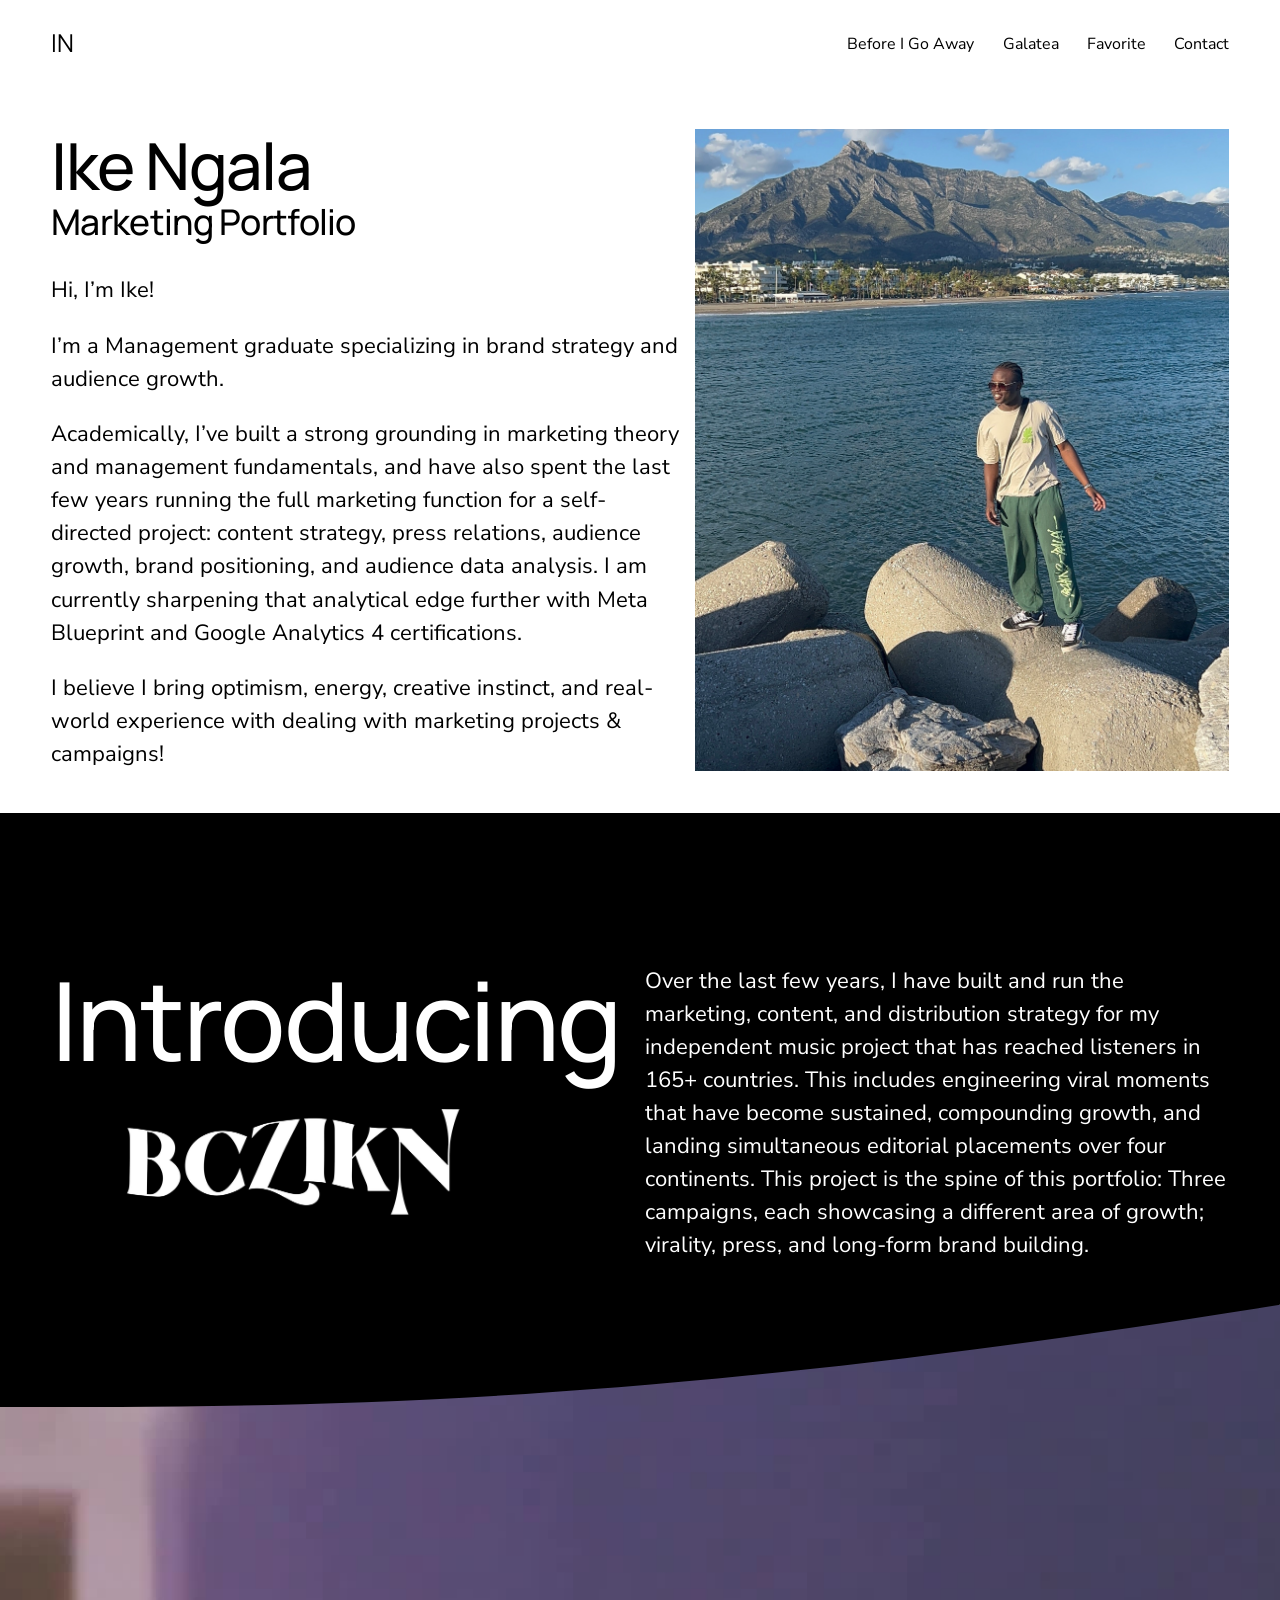
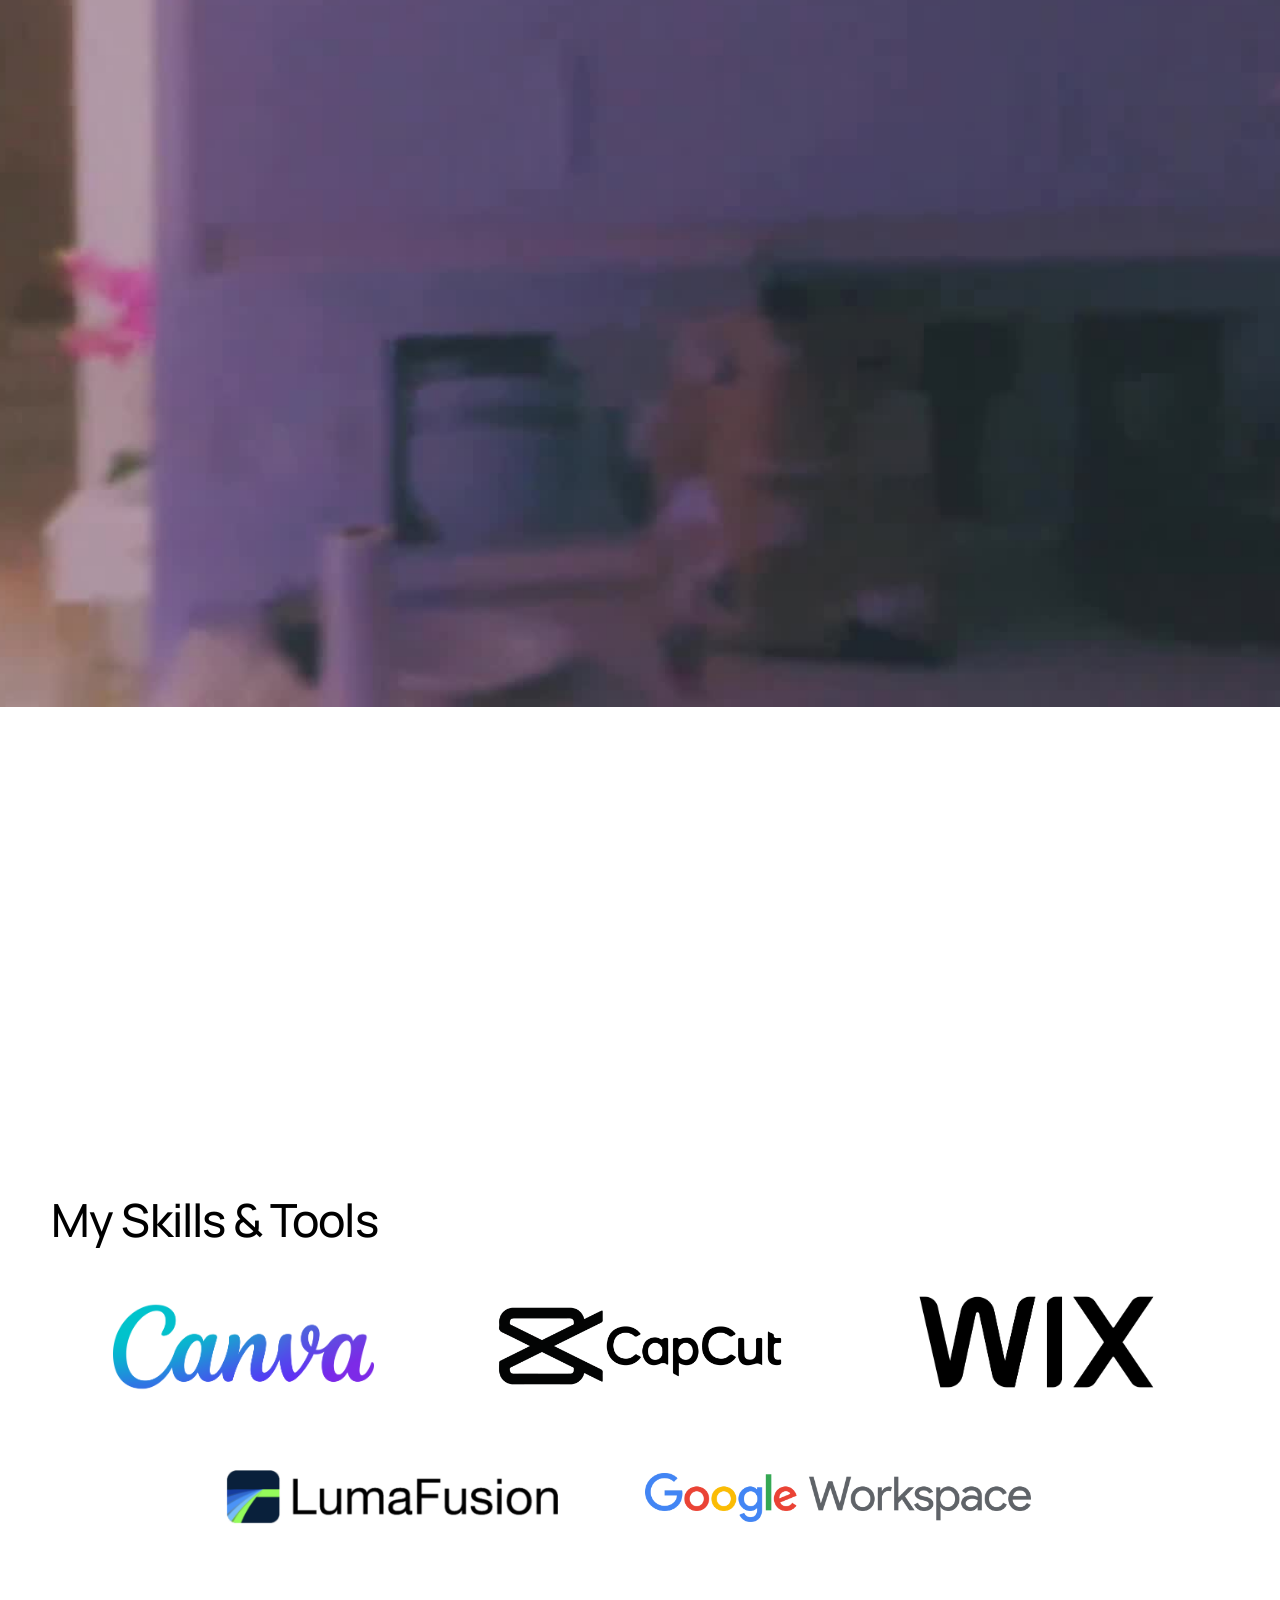
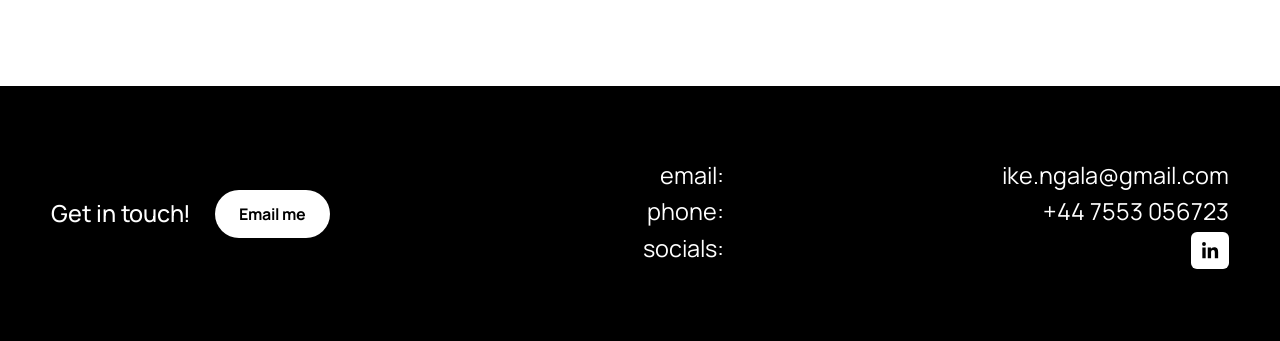
==== commit 82abf297: "Add portfolio enhancements: navigation, results, at-a-glance, motion - BCZIKN logo breathes; dropdow" ====
--- a/index.html
+++ b/index.html
@@ -5,6 +5,16 @@
 <meta name="viewport" content="width=device-width, initial-scale=1">
 <title>Ike Ngala | Marketing Portfolio</title>
 <meta name="description" content="Ike Ngala: management graduate specialising in brand strategy and audience growth.">
+<link rel="canonical" href="https://ikengala.com/">
+<meta property="og:type" content="website">
+<meta property="og:site_name" content="Ike Ngala">
+<meta property="og:title" content="Ike Ngala | Marketing Portfolio">
+<meta property="og:description" content="Ike Ngala: management graduate specialising in brand strategy and audience growth.">
+<meta property="og:url" content="https://ikengala.com/">
+<meta property="og:image" content="https://ikengala.com/assets/images/home/img-4307.jpg">
+<meta name="twitter:card" content="summary_large_image">
+<meta name="theme-color" content="#ffffff">
+<link rel="icon" href="assets/images/favicon.svg" type="image/svg+xml">
 <link rel="preconnect" href="https://fonts.googleapis.com">
 <link rel="preconnect" href="https://fonts.gstatic.com" crossorigin>
 <link href="https://fonts.googleapis.com/css2?family=Manrope:wght@500;700&family=Nunito+Sans:ital,wght@0,400;0,700;1,400;1,700&display=swap" rel="stylesheet">
@@ -14,9 +24,13 @@
 <body class="page-home">
 <a class="skip" href="#main">Skip to content</a>
 <header class="site-header">
-  <a class="logo" href="index.html">IN</a>
-  <nav>
-    <a href="index.html" aria-current="page">Home</a>
+  <a class="logo" href="index.html" aria-label="Ike Ngala, home">IN</a>
+  <nav aria-label="Main">
+    <a class="nav-work" href="index.html#projects">Work</a>
+    <a class="nav-case" href="projects/before-i-go-away.html">Before I Go Away</a>
+    <a class="nav-case" href="projects/galatea.html">Galatea</a>
+    <a class="nav-case" href="projects/favorite.html">Favorite</a>
+    <a href="#contact">Contact</a>
   </nav>
 </header>
 <main id="main">
@@ -42,7 +56,7 @@
 <section class="section theme-dark h-small has-divider is-fluid" data-divider="curve" style="z-index:4;--dh:8vw">
 <div class="section-inner">
 <div class="fluid-engine fe-6a3b11a5e93d627aa4831eec">
-<figure class="fe-block fe-block-yui_3_17_2_1_1782255862734_2015 blk image fit-cover"><img src="assets/images/home/img-2921.jpg" alt="BCZIKN logo" width="2500" height="2500" loading="lazy"></figure>
+<figure class="fe-block fe-block-yui_3_17_2_1_1782255862734_2015 blk image fit-cover breathe"><img src="assets/images/home/img-2921.jpg" alt="BCZIKN logo" width="2500" height="2500" loading="lazy"></figure>
 <div class="fe-block fe-block-14b71a853f9c879a395e blk text">
 <div class="scaled" style="font-size:8.53vw"><h1><span class="on-dark">Introducing</span></h1>
 </div>
@@ -54,15 +68,26 @@
 </div>
 </section>
 <section class="section theme-dark has-bg-video projects-list after-divider" id="projects" style="--prev-dh:8vw">
-<video class="bg-video" src="assets/videos/shared/blue-background.mp4" autoplay muted loop playsinline aria-hidden="true"></video>
+<video class="bg-video" src="assets/videos/shared/blue-background.mp4" poster="assets/images/posters/shared-blue-background.jpg" autoplay muted loop playsinline aria-hidden="true"></video>
 <div class="section-inner">
 <ul class="project-links">
-<li><a href="projects/before-i-go-away.html" data-cover="assets/images/covers/before-i-go-away.jpg">Before I Go Away</a></li>
-<li><a href="projects/galatea.html" data-cover="assets/images/covers/galatea.jpg">Galatea</a></li>
-<li><a href="projects/favorite.html" data-cover="assets/images/covers/favorite.jpg">Favorite</a></li>
+<li><a href="projects/before-i-go-away.html" data-cover="assets/images/covers/before-i-go-away.jpg"><img class="touch-cover" src="assets/images/covers/before-i-go-away.jpg" alt="" loading="lazy" width="600" height="600"><span class="project-name">Before I Go Away</span><span class="project-focus">Virality</span></a></li>
+<li><a href="projects/galatea.html" data-cover="assets/images/covers/galatea.jpg"><img class="touch-cover" src="assets/images/covers/galatea.jpg" alt="" loading="lazy" width="600" height="600"><span class="project-name">Galatea</span><span class="project-focus">Press</span></a></li>
+<li><a href="projects/favorite.html" data-cover="assets/images/covers/favorite.jpg"><img class="touch-cover" src="assets/images/covers/favorite.jpg" alt="" loading="lazy" width="600" height="600"><span class="project-name">Favorite</span><span class="project-focus">Long-form brand building</span></a></li>
 </ul>
 <img class="hover-cover" alt="" aria-hidden="true">
 </div>
+</section>
+<section class="results theme-light" aria-labelledby="results-title">
+  <div class="results-inner">
+  <h2 id="results-title">Results in numbers</h2>
+  <ul class="results-list">
+    <li><strong><span class="count" data-to="165">165</span>+</strong><span>countries reached</span></li>
+    <li><strong><span class="count" data-to="450">450</span>K+</strong><span>streams on Galatea</span></li>
+    <li><strong><span class="count" data-to="250">250</span>K+</strong><span>streams on Before I Go Away</span></li>
+    <li><strong><span class="count" data-to="27">27</span>K</strong><span>monthly listeners</span></li>
+  </ul>
+  </div>
 </section>
 <section class="section theme-light h-medium is-fluid">
 <div class="section-inner">
@@ -80,9 +105,12 @@
 </section>
 </main>
 
-<footer class="site-footer theme-dark">
+<footer class="site-footer theme-dark" id="contact">
   <div class="footer-inner">
-    <h4>Get in touch!</h4>
+    <div class="footer-cta">
+      <h4>Get in touch!</h4>
+      <a class="button" href="mailto:ike.ngala@gmail.com">Email me</a>
+    </div>
     <dl>
       <dt>email:</dt><dd><a href="mailto:ike.ngala@gmail.com">ike.ngala@gmail.com</a></dd>
       <dt>phone:</dt><dd><a href="tel:+447553056723">+44 7553 056723</a></dd>
--- a/assets/css/style.css
+++ b/assets/css/style.css
@@ -70,7 +70,7 @@
 .theme-red      { --bg: var(--red);   --fg: var(--yellow); --accent: var(--yellow); }
 .theme-red-dark { --bg: var(--red-dark); --fg: var(--yellow); --accent: var(--yellow); }
 
-.section, .site-footer, .pager { background: var(--bg); color: var(--fg); }
+.section, .site-footer, .pager, .glance, .results { background: var(--bg); color: var(--fg); }
 .accent { color: var(--accent); }
 .on-dark { color: var(--white); }
 .theme-galatea h2, .theme-galatea h3 { color: var(--accent); }
@@ -122,7 +122,13 @@
 .blk.image img, .blk.video video { position: absolute; inset: 0; width: 100%; height: 100%; }
 .blk.image.fit-cover img { object-fit: cover; }
 .blk.image.fit-contain img { object-fit: contain; }
-.blk.video video { object-fit: contain; }
+.blk.video { container-type: size; pointer-events: none; }
+.vframe {
+  position: absolute; left: 50%; top: 50%; translate: -50% -50%; pointer-events: auto;
+  width: min(100cqw, calc(100cqh * var(--ar))); aspect-ratio: var(--ar);
+}
+.blk.video .vframe video { object-fit: cover; }
+.blk.video video[autoplay] { cursor: pointer; }
 
 .align-right { text-align: right; }
 
@@ -254,7 +260,7 @@
   .align-right, .acc-title-right .acc-title, .acc-desc-right .details-body { text-align: left; }
   .details-body { width: 100%; }
   .strip-row { flex-wrap: wrap; }
-  .strip-row figure { flex: var(--ratio) 1 calc(var(--ratio) * 140px); }
+  .strip-row figure { flex: var(--ratio) 1 calc(var(--ratio) * 95px); }
   .slides { height: 55vw; }
   .slideshow-wide .slides { height: 55vw; }
   .slide-btn { flex-basis: 28px; }
@@ -270,3 +276,118 @@
   .bg-video { display: none; }
   .slide { transition: none; }
 }
+
+/* =========================================================
+   Portfolio enhancements (added after the Squarespace rebuild)
+   ========================================================= */
+
+/* ---------- header navigation ---------- */
+.site-header nav { display: flex; align-items: center; gap: clamp(1rem, 2.2vw, 2.25rem); }
+.nav-work { display: none; }
+@media (max-width: 767px) {
+  .nav-case { display: none; }
+  .nav-work { display: inline; }
+}
+
+/* ---------- BCZIKN logo: slow breathing ---------- */
+.breathe img { animation: breathe 5.5s ease-in-out infinite; transform-origin: center; }
+@keyframes breathe {
+  0%, 100% { transform: scale(1);     filter: brightness(.82); }
+  50%      { transform: scale(1.045); filter: brightness(1.12); }
+}
+
+/* ---------- dropdowns slide open (height animated in main.js) ---------- */
+.details-body { overflow: hidden; }
+.accordion summary { transition: opacity .2s ease; }
+.accordion summary:hover { opacity: .8; }
+
+/* ---------- content fades up as it scrolls into view ---------- */
+.js .reveal { opacity: 0; translate: 0 28px; transition: opacity .9s ease, translate .9s cubic-bezier(.2, .7, .2, 1); }
+.js .reveal.is-in { opacity: 1; translate: 0 0; }
+
+/* ---------- sound button on autoplaying clips ---------- */
+.sound-toggle {
+  position: absolute; left: 12px; top: 12px; z-index: 3;
+  display: inline-flex; align-items: center; gap: .45em;
+  padding: .45em .95em .45em .8em; border: 0; border-radius: 999px; cursor: pointer;
+  background: rgba(0, 0, 0, .6); color: var(--white);
+  font: 700 .8rem/1 var(--font-body); letter-spacing: .02em;
+  backdrop-filter: blur(6px); -webkit-backdrop-filter: blur(6px);
+  transition: background .2s ease;
+}
+.sound-toggle:hover { background: rgba(0, 0, 0, .8); }
+.sound-toggle::before {               /* speaker icon */
+  content: ""; width: 14px; height: 14px; background: currentColor;
+  -webkit-mask: url("data:image/svg+xml,%3Csvg xmlns='http://www.w3.org/2000/svg' viewBox='0 0 24 24'%3E%3Cpath d='M3 9v6h4l5 5V4L7 9H3zm13.5 3a4.5 4.5 0 0 0-2.5-4v8a4.5 4.5 0 0 0 2.5-4z'/%3E%3C/svg%3E") center / contain no-repeat;
+          mask: url("data:image/svg+xml,%3Csvg xmlns='http://www.w3.org/2000/svg' viewBox='0 0 24 24'%3E%3Cpath d='M3 9v6h4l5 5V4L7 9H3zm13.5 3a4.5 4.5 0 0 0-2.5-4v8a4.5 4.5 0 0 0 2.5-4z'/%3E%3C/svg%3E") center / contain no-repeat;
+}
+
+/* ---------- home: project list labels + covers on touch screens ---------- */
+.project-links li { display: flex; align-items: flex-start; line-height: 1.15; }
+.project-links li + li::before { line-height: 1.15; }
+.project-links a { display: inline-flex; flex-direction: column; align-items: center; }
+.project-name { line-height: 1.15; }
+.project-focus {
+  font-family: var(--font-body); font-size: .85rem; font-weight: 700; letter-spacing: .14em;
+  text-transform: uppercase; opacity: .75; margin-top: .35rem;
+}
+.touch-cover { display: none; }
+@media (hover: none) {
+  .project-links { gap: clamp(1.5rem, 4vw, 3rem); align-items: flex-start; }
+  .project-links li + li::before { content: none; }
+  .touch-cover {
+    display: block; width: clamp(150px, 24vw, 260px); height: auto; aspect-ratio: 1; object-fit: cover;
+    margin-bottom: 1rem; box-shadow: 0 18px 40px rgba(0, 0, 0, .35);
+  }
+  .project-links a { color: var(--white); text-align: center; }
+  .project-links li { flex: 1 1 0; min-width: 0; justify-content: center; max-width: 320px; }
+}
+
+/* ---------- home: results in numbers ---------- */
+.results-inner { padding: clamp(56px, 7vw, 110px) var(--sqs-site-gutter); }
+.results h2 { margin-bottom: clamp(1.5rem, 3vw, 2.75rem); }
+.results-list {
+  list-style: none; margin: 0; padding: 0;
+  display: grid; grid-template-columns: repeat(4, minmax(0, 1fr)); gap: 2rem;
+}
+.results-list li, .glance-stats li { display: flex; flex-direction: column; gap: .35rem; padding-top: 1.1rem; border-top: 1px solid currentColor; }
+.results-list strong, .glance-stats strong {
+  font-family: var(--font-heading); font-weight: 500; letter-spacing: -0.03em; line-height: 1;
+  font-size: clamp(2.6rem, 2rem + 2.6vw, 4.6rem); font-variant-numeric: tabular-nums;
+}
+.results-list span:not(.count), .glance-stats span { font-size: clamp(.95rem, .85rem + .3vw, 1.1rem); opacity: .8; }
+
+/* ---------- case studies: at a glance ---------- */
+.glance-inner { padding: clamp(40px, 5vw, 80px) var(--sqs-site-gutter); display: grid; gap: clamp(1.75rem, 3vw, 2.75rem); }
+.glance-facts { margin: 0; display: grid; grid-template-columns: repeat(3, minmax(0, 1fr)); gap: 1.5rem; }
+.glance-facts dt {
+  font-size: .78rem; font-weight: 700; letter-spacing: .14em; text-transform: uppercase; opacity: .7; margin-bottom: .3rem;
+}
+.glance-facts dd { margin: 0; font-family: var(--font-heading); font-size: clamp(1.1rem, 1rem + .5vw, 1.45rem); }
+.glance-stats { list-style: none; margin: 0; padding: 0; display: grid; grid-template-columns: repeat(3, minmax(0, 1fr)); gap: 2rem; }
+.theme-galatea.glance { border-top: 1px solid rgba(255, 209, 92, .35); }
+.glance-stats li { border-top-color: color-mix(in srgb, currentColor 45%, transparent); }
+
+/* ---------- footer call to action ---------- */
+.footer-cta { display: flex; align-items: center; gap: 1.25rem 1.5rem; flex-wrap: wrap; }
+.button {
+  display: inline-block; padding: .75em 1.5em; border-radius: 999px;
+  background: var(--white); color: var(--black);
+  font-family: var(--font-heading); font-weight: 700; font-size: 1rem; text-decoration: none;
+  transition: background .2s ease, transform .2s ease;
+}
+.site-footer a.button:hover { background: var(--yellow); text-decoration: none; transform: translateY(-2px); }
+
+/* ---------- 404 page ---------- */
+.notfound { min-height: 100vh; display: flex; flex-direction: column; justify-content: center; gap: 1.5rem; padding: 120px var(--sqs-site-gutter) 80px; }
+.notfound p { font-size: 1.2rem; max-width: 36rem; }
+
+@media (max-width: 767px) {
+  .results-list, .glance-stats { grid-template-columns: repeat(2, minmax(0, 1fr)); gap: 1.5rem 1rem; }
+  .glance-facts { grid-template-columns: 1fr; gap: 1rem; }
+}
+
+@media (prefers-reduced-motion: reduce) {
+  .breathe img { animation: none; }
+  .js .reveal { opacity: 1; translate: none; transition: none; }
+}
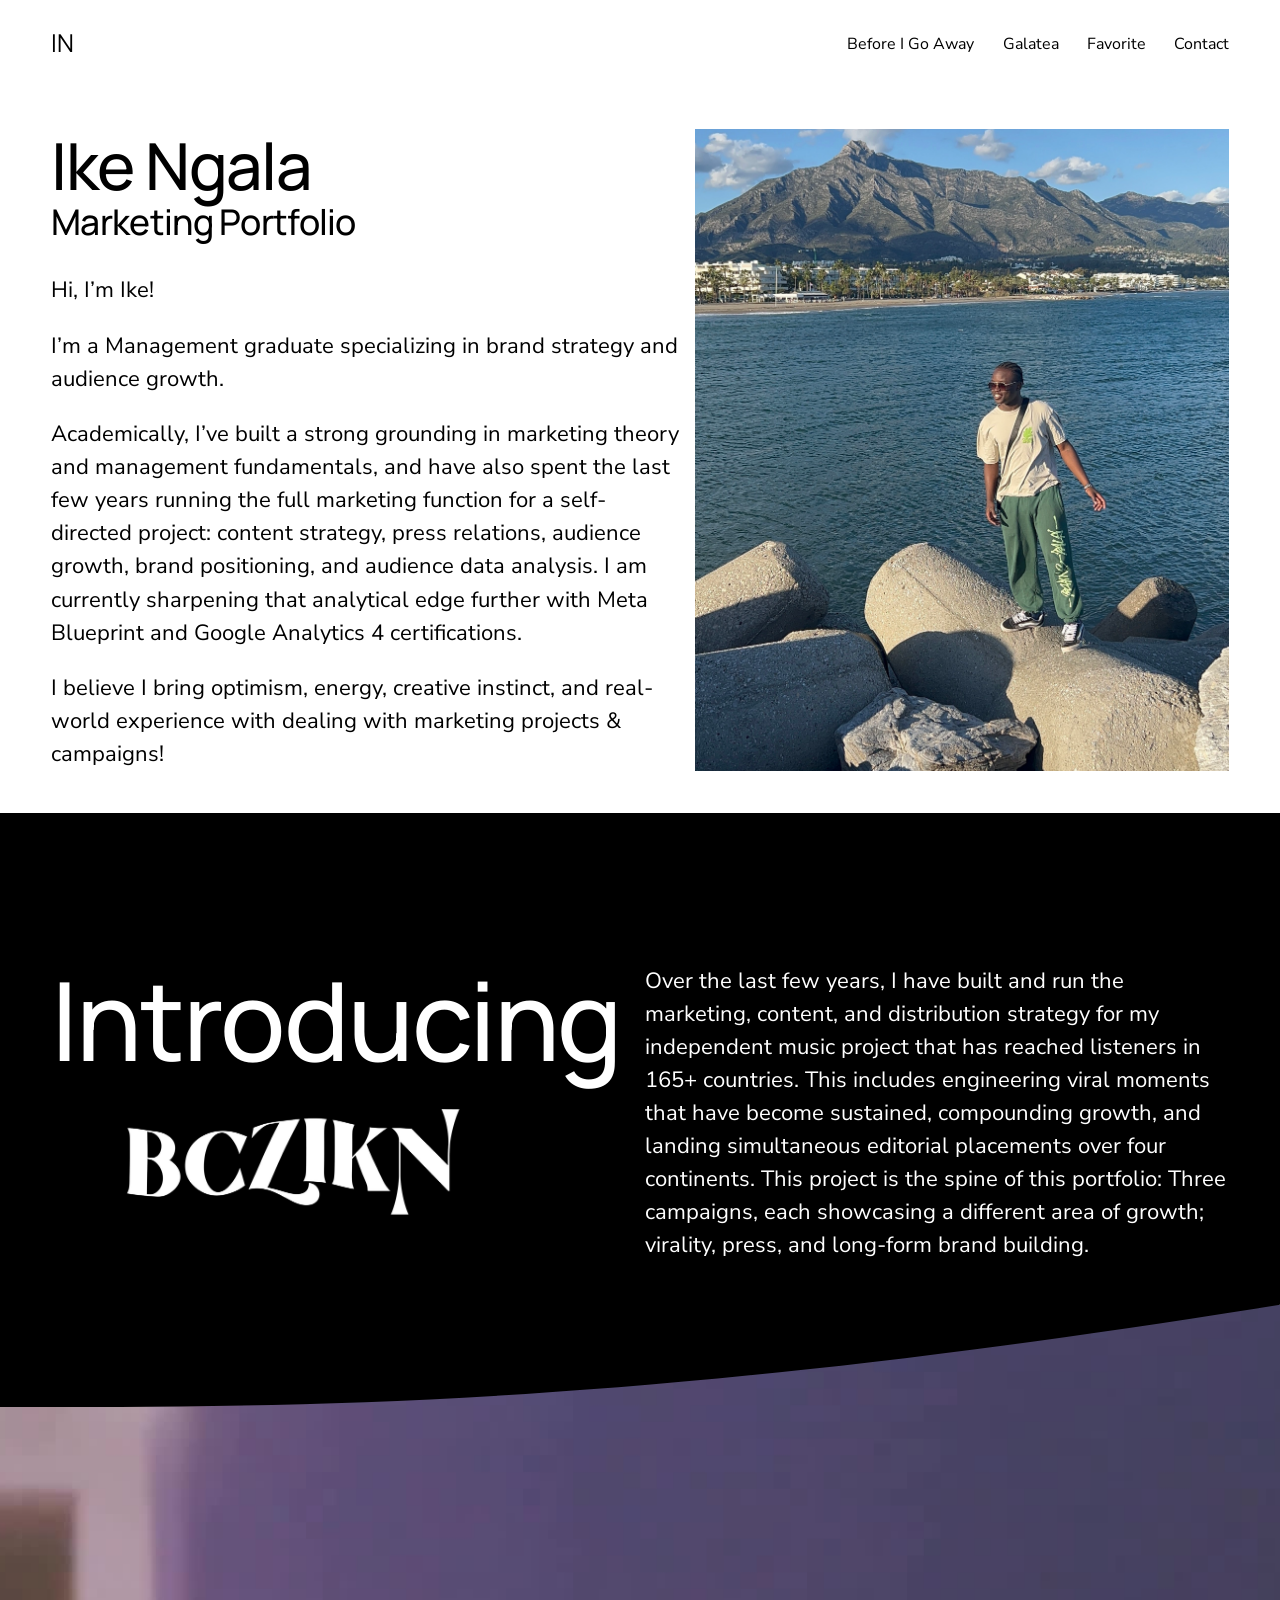
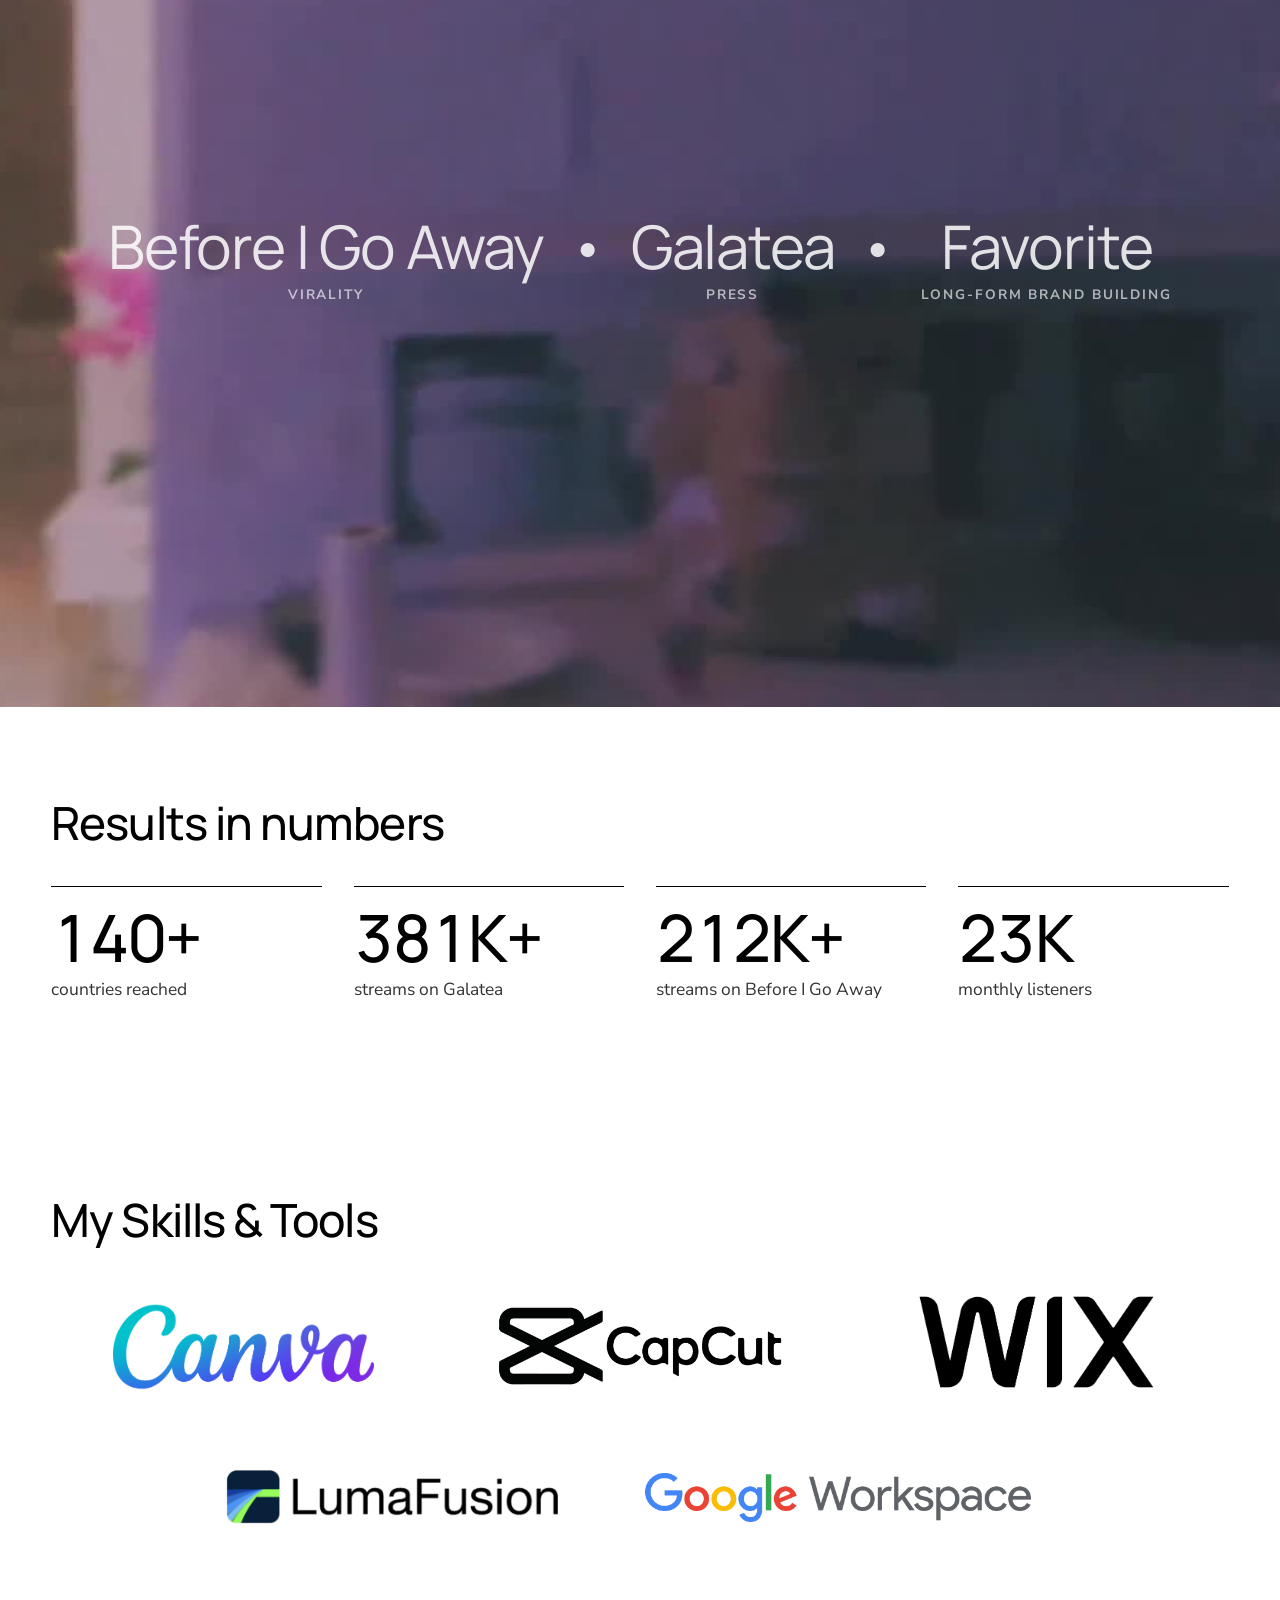
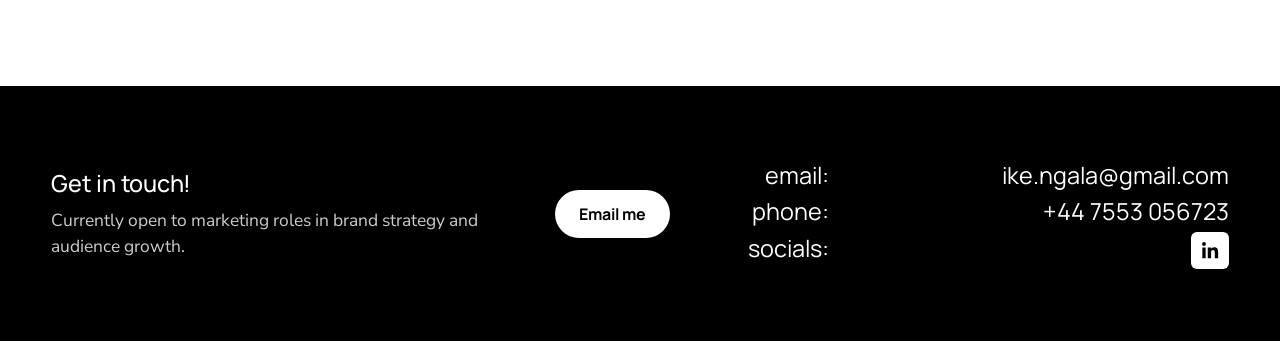
==== commit 7753956e: "Keep the site out of search results; add footer note Every page gets a noindex/nofollow/noarchive/no" ====
--- a/index.html
+++ b/index.html
@@ -5,6 +5,8 @@
 <meta name="viewport" content="width=device-width, initial-scale=1">
 <title>Ike Ngala | Marketing Portfolio</title>
 <meta name="description" content="Ike Ngala: management graduate specialising in brand strategy and audience growth.">
+<!-- Keep this portfolio out of search results (link sharing still works) -->
+<meta name="robots" content="noindex, nofollow, noarchive, nosnippet, noimageindex">
 <link rel="canonical" href="https://ikengala.com/">
 <meta property="og:type" content="website">
 <meta property="og:site_name" content="Ike Ngala">
@@ -108,7 +110,10 @@
 <footer class="site-footer theme-dark" id="contact">
   <div class="footer-inner">
     <div class="footer-cta">
-      <h4>Get in touch!</h4>
+      <div>
+        <h4>Get in touch!</h4>
+        <p class="footer-note">Currently open to marketing roles in brand strategy and audience growth.</p>
+      </div>
       <a class="button" href="mailto:ike.ngala@gmail.com">Email me</a>
     </div>
     <dl>
--- a/assets/css/style.css
+++ b/assets/css/style.css
@@ -391,3 +391,6 @@
   .breathe img { animation: none; }
   .js .reveal { opacity: 1; translate: none; transition: none; }
 }
+
+/* footer: one-line note on what Ike is looking for */
+.footer-note { margin-top: .5rem; font-size: clamp(.95rem, .85rem + .3vw, 1.1rem); opacity: .8; max-width: 30rem; }
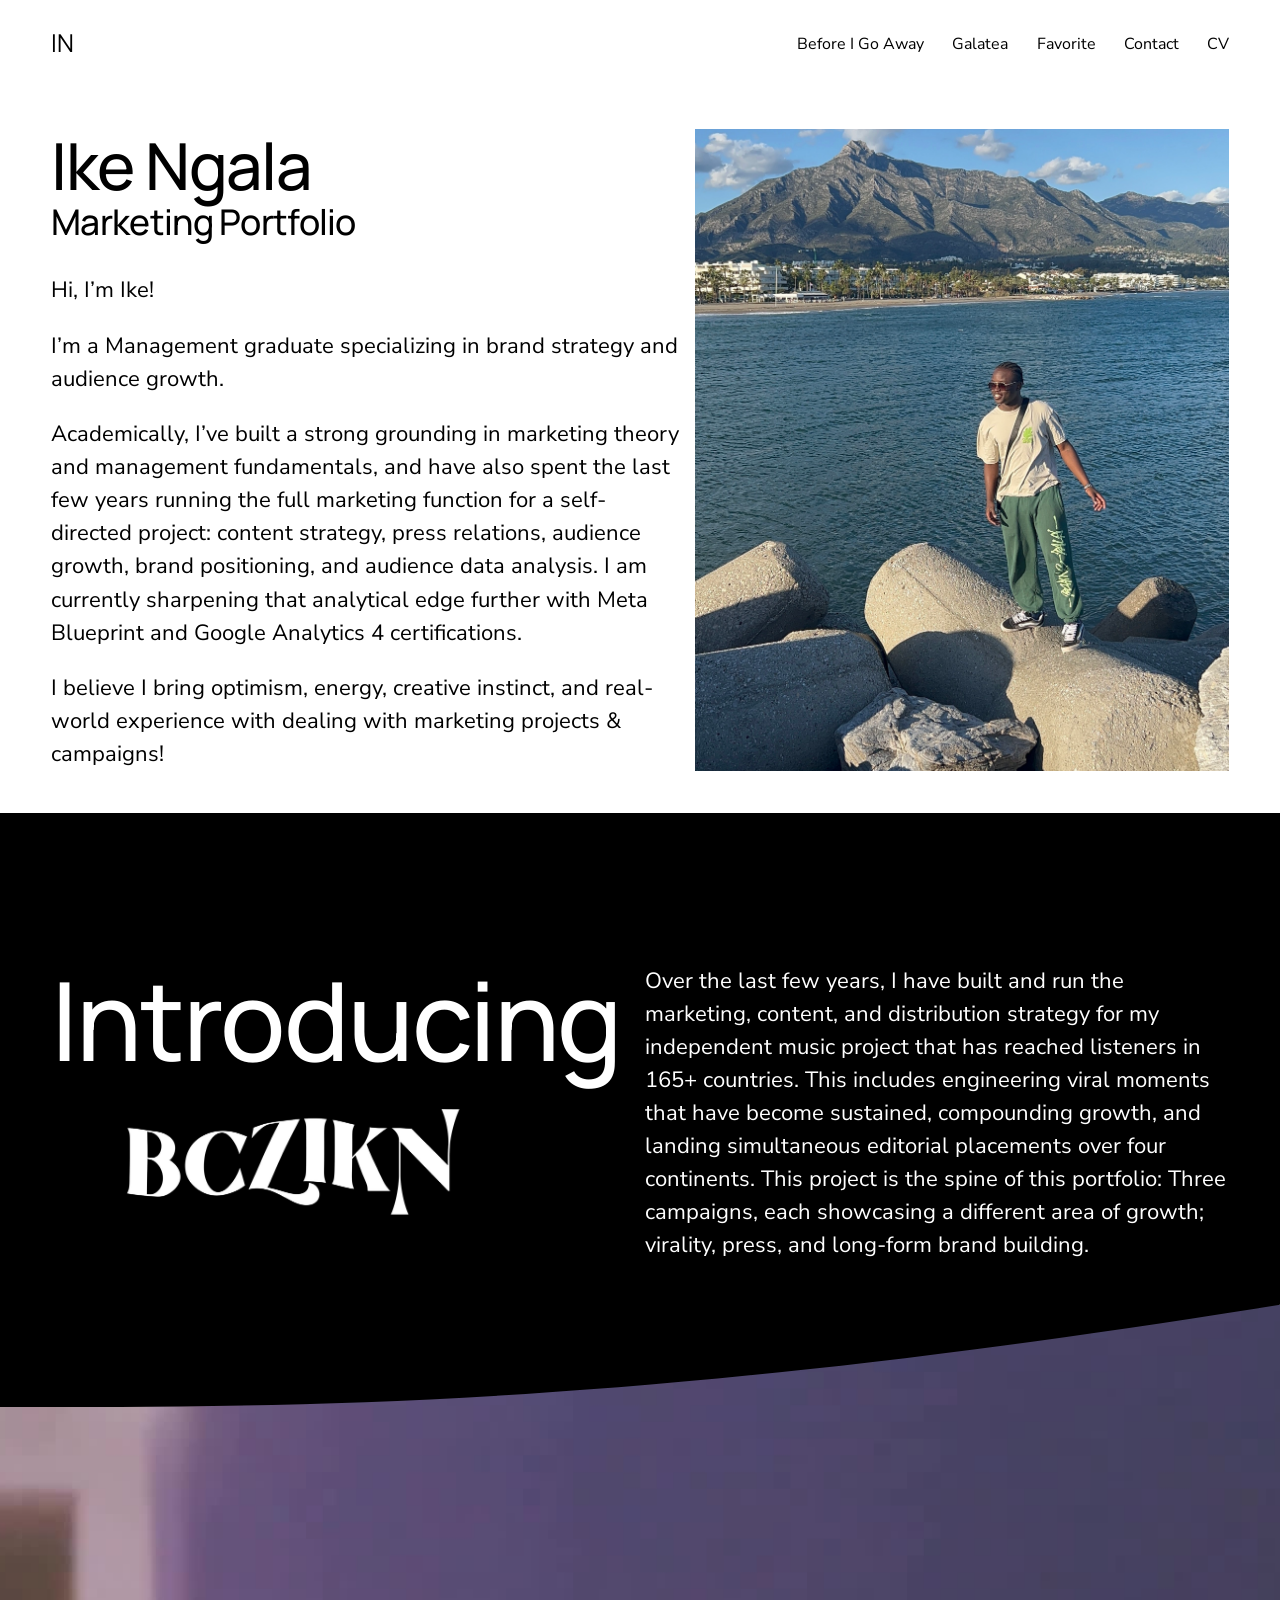
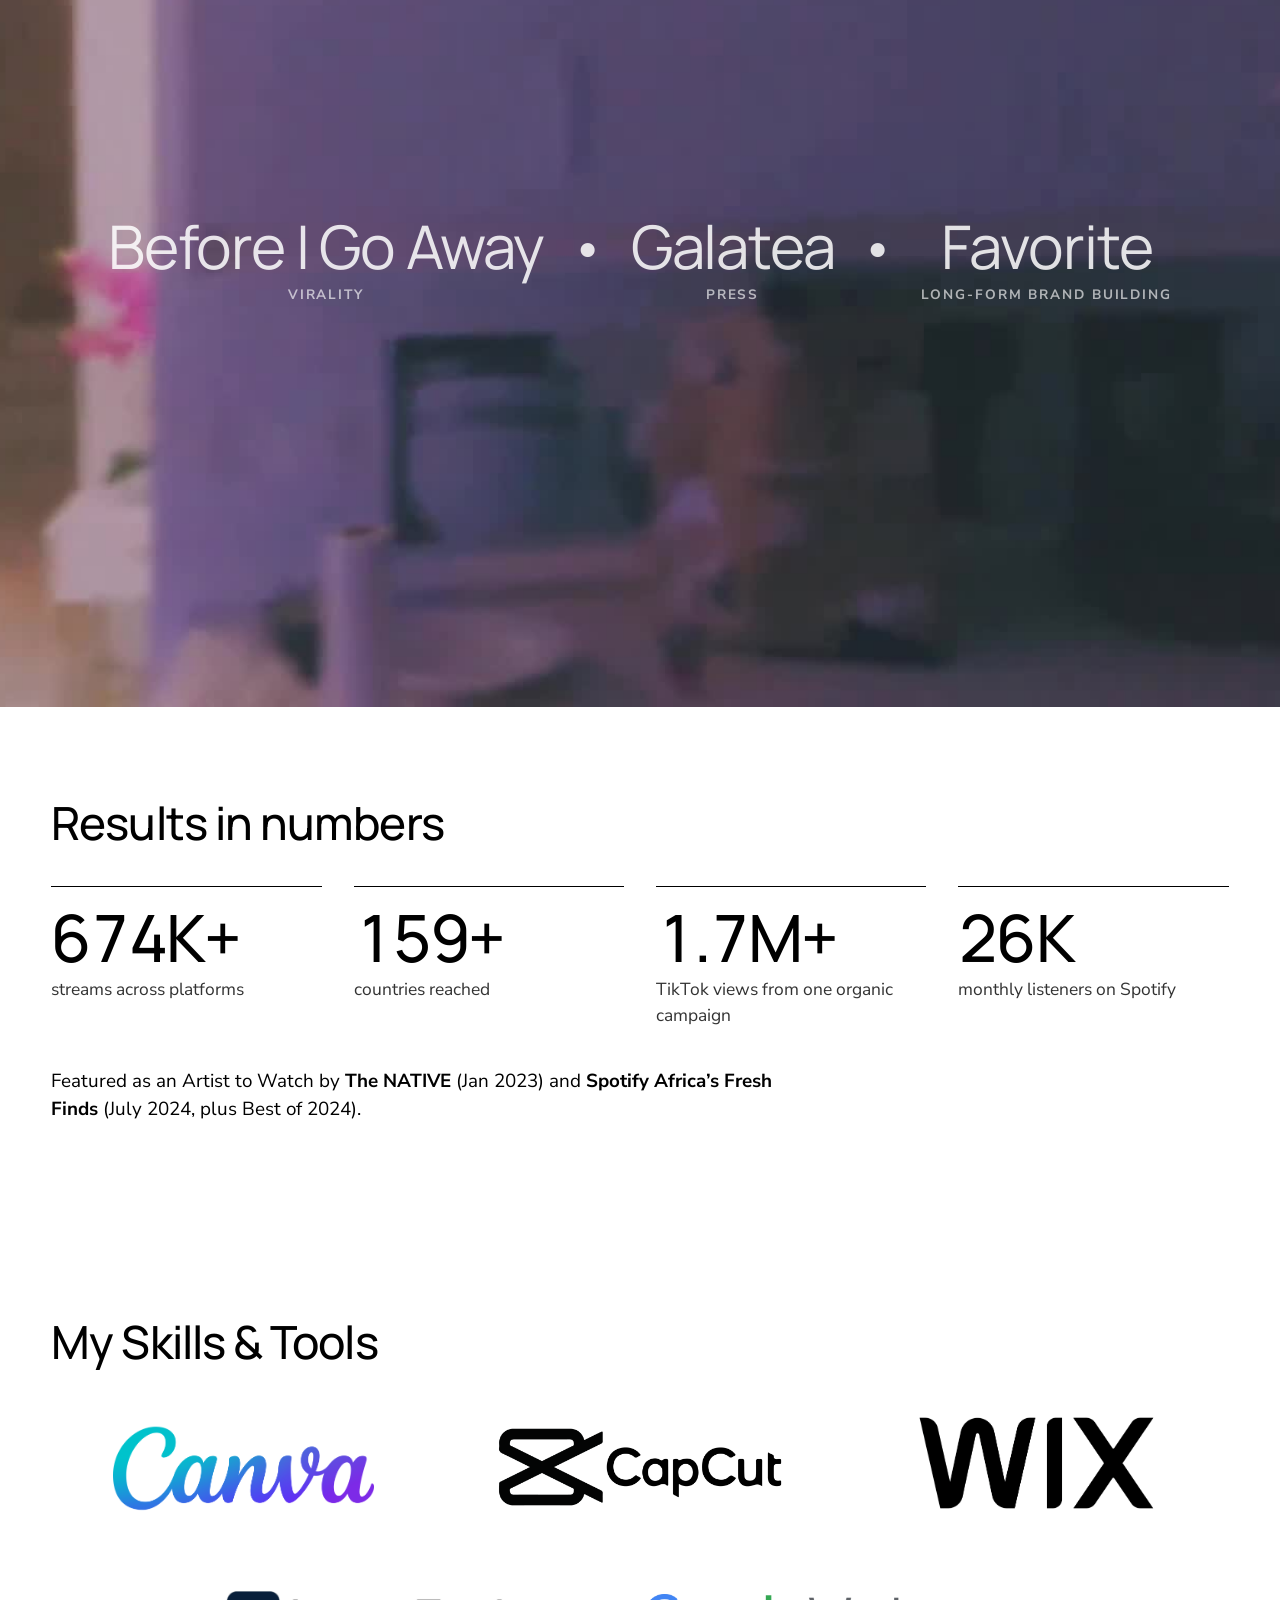
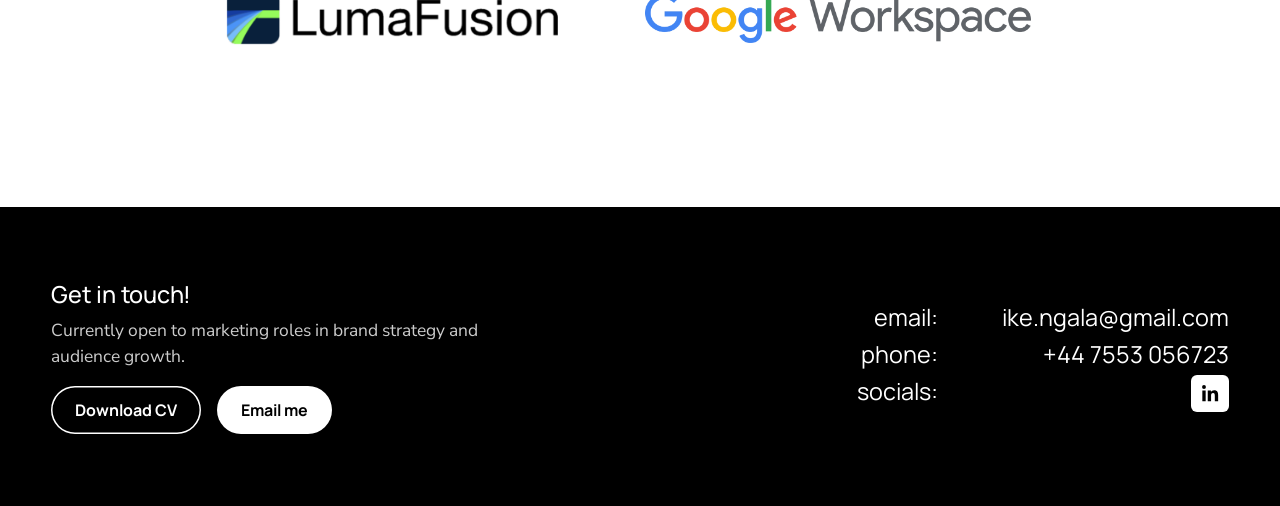
==== commit 85d3fbbc: "Show career-wide stats on the home page and add CV downloads Results strip now shows 700K+ streams, " ====
--- a/index.html
+++ b/index.html
@@ -33,6 +33,7 @@
     <a class="nav-case" href="projects/galatea.html">Galatea</a>
     <a class="nav-case" href="projects/favorite.html">Favorite</a>
     <a href="#contact">Contact</a>
+    <a class="nav-cv" href="assets/files/Ike-Ngala-CV.pdf" target="_blank" rel="noopener">CV</a>
   </nav>
 </header>
 <main id="main">
@@ -84,11 +85,12 @@
   <div class="results-inner">
   <h2 id="results-title">Results in numbers</h2>
   <ul class="results-list">
+    <li><strong><span class="count" data-to="700">700</span>K+</strong><span>streams across platforms</span></li>
     <li><strong><span class="count" data-to="165">165</span>+</strong><span>countries reached</span></li>
-    <li><strong><span class="count" data-to="450">450</span>K+</strong><span>streams on Galatea</span></li>
-    <li><strong><span class="count" data-to="250">250</span>K+</strong><span>streams on Before I Go Away</span></li>
-    <li><strong><span class="count" data-to="27">27</span>K</strong><span>monthly listeners</span></li>
+    <li><strong><span class="count" data-to="1.8">1.8</span>M+</strong><span>TikTok views from one organic campaign</span></li>
+    <li><strong><span class="count" data-to="27">27</span>K</strong><span>monthly listeners on Spotify</span></li>
   </ul>
+  <p class="results-note">Featured as an Artist to Watch by <strong>The NATIVE</strong> (Jan 2023) and <strong>Spotify Africa’s Fresh Finds</strong> (July 2024, plus Best of 2024).</p>
   </div>
 </section>
 <section class="section theme-light h-medium is-fluid">
@@ -114,6 +116,7 @@
         <h4>Get in touch!</h4>
         <p class="footer-note">Currently open to marketing roles in brand strategy and audience growth.</p>
       </div>
+      <a class="button button-outline" href="assets/files/Ike-Ngala-CV.pdf" target="_blank" rel="noopener">Download CV</a>
       <a class="button" href="mailto:ike.ngala@gmail.com">Email me</a>
     </div>
     <dl>
--- a/assets/css/style.css
+++ b/assets/css/style.css
@@ -394,3 +394,13 @@
 
 /* footer: one-line note on what Ike is looking for */
 .footer-note { margin-top: .5rem; font-size: clamp(.95rem, .85rem + .3vw, 1.1rem); opacity: .8; max-width: 30rem; }
+
+/* results: recognition line, CV buttons */
+.results-note { margin-top: clamp(1.5rem, 3vw, 2.5rem); font-size: clamp(1rem, .9rem + .35vw, 1.2rem); max-width: 48rem; }
+.button-outline { background: transparent; color: var(--white); box-shadow: inset 0 0 0 1.5px currentColor; }
+.site-footer a.button-outline:hover { background: var(--white); color: var(--black); }
+
+/* footer: text on top, buttons underneath, contact list stays on the right */
+.footer-cta { flex: 0 1 34rem; gap: 1rem; }
+.footer-cta > div { flex-basis: 100%; }
+.site-footer dl { flex: 0 1 auto; column-gap: clamp(1.5rem, 5vw, 6rem); }
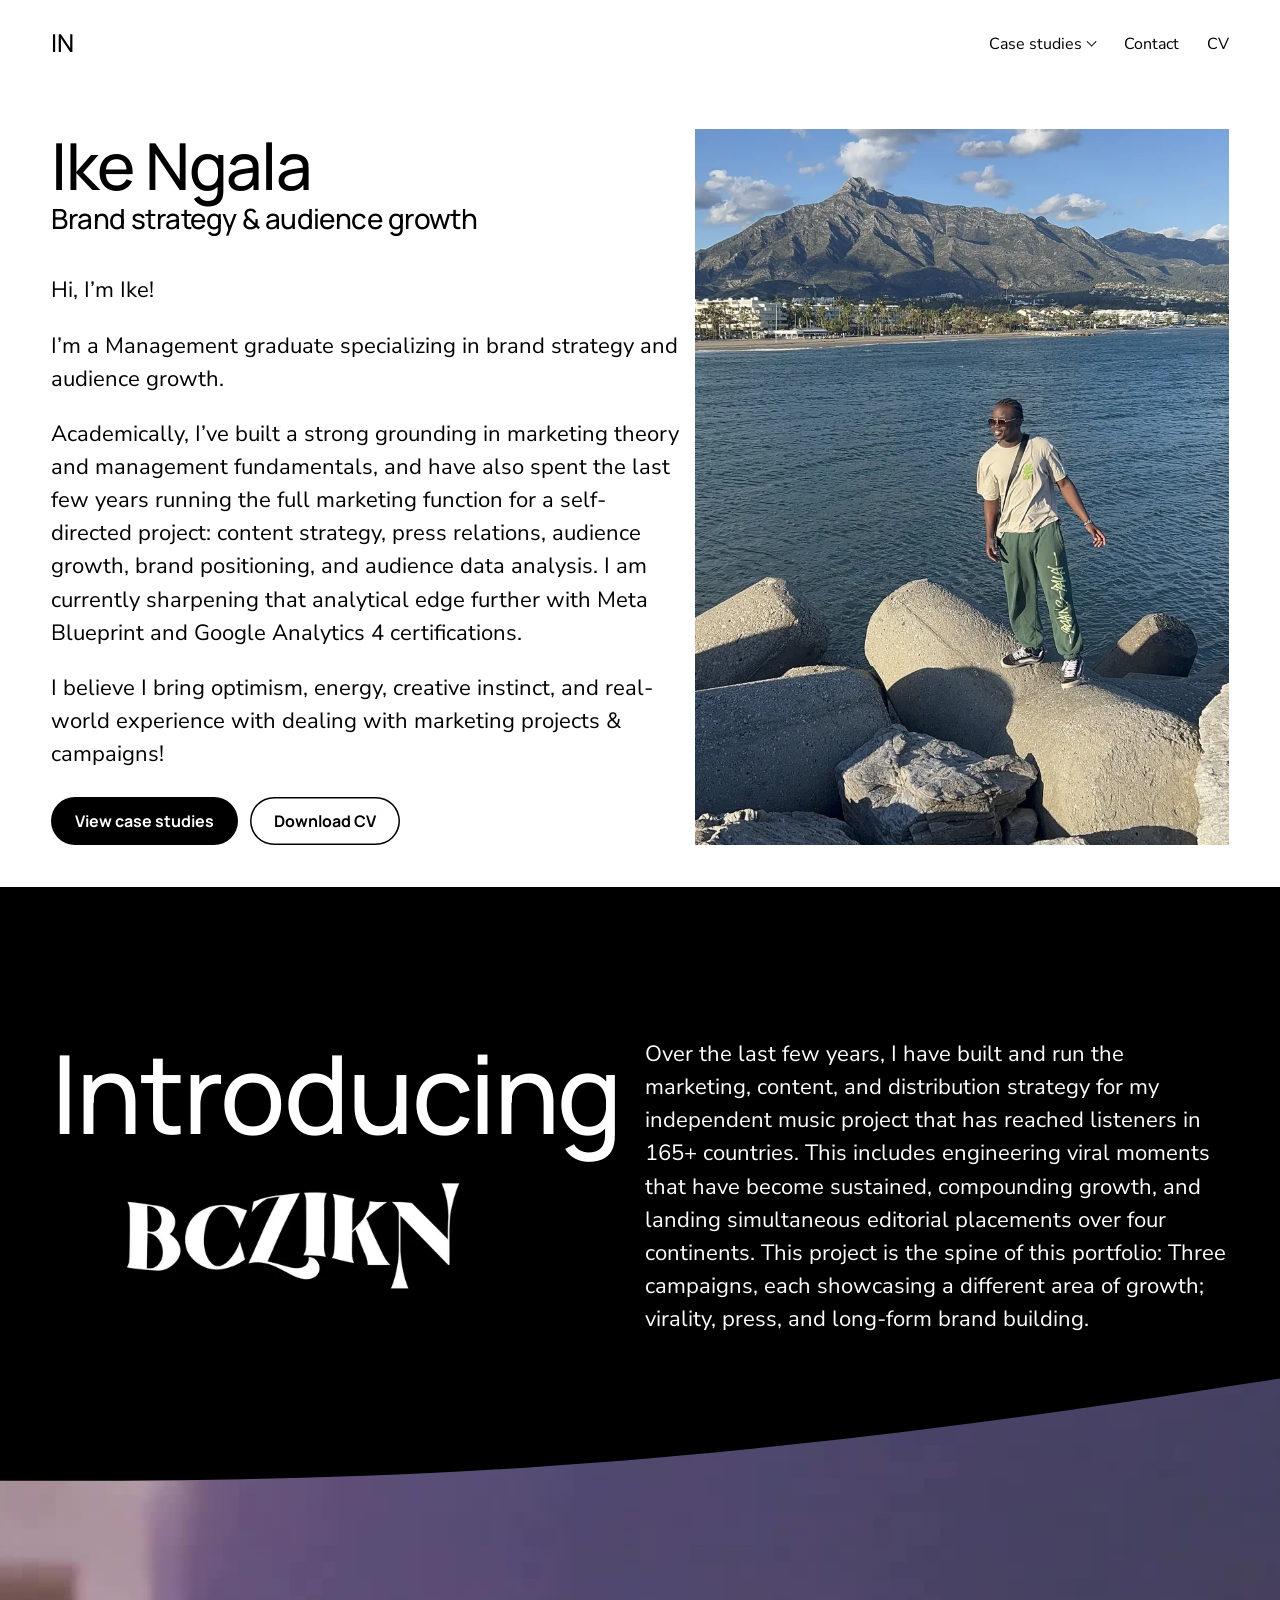
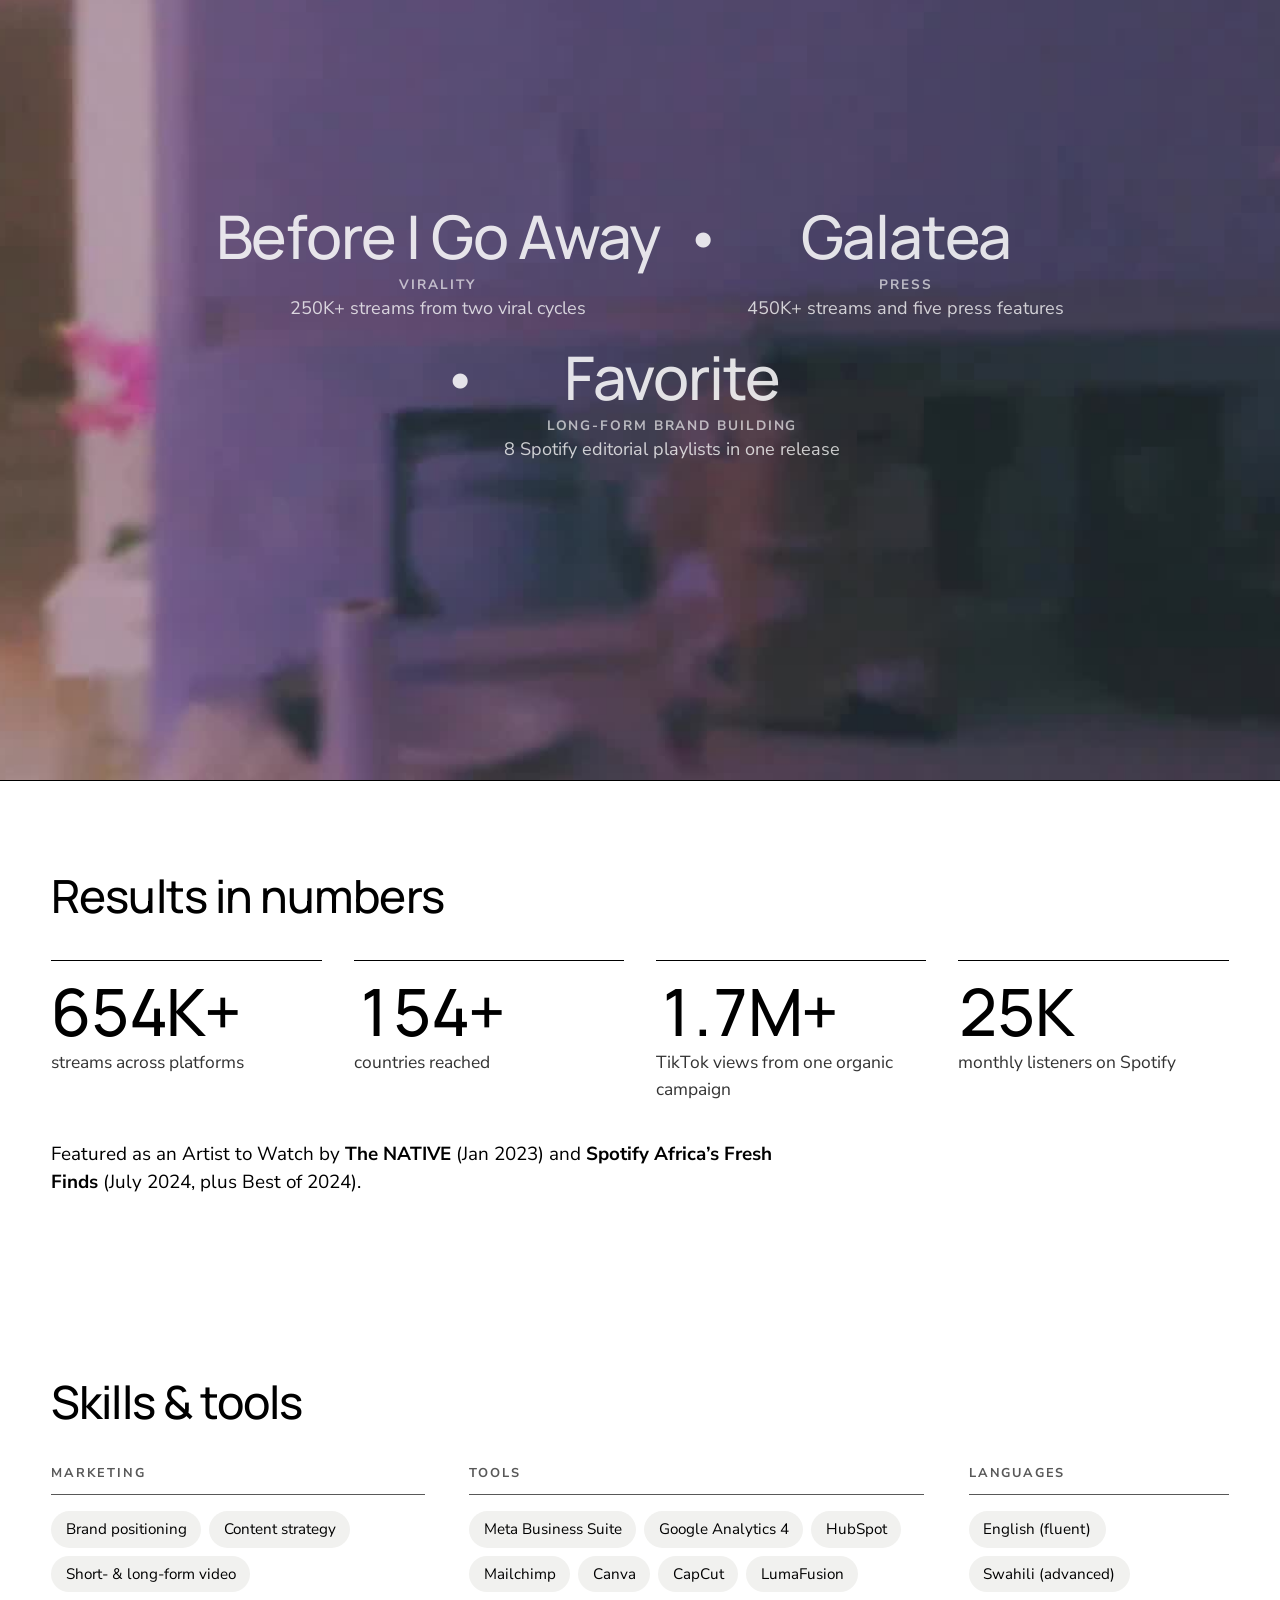
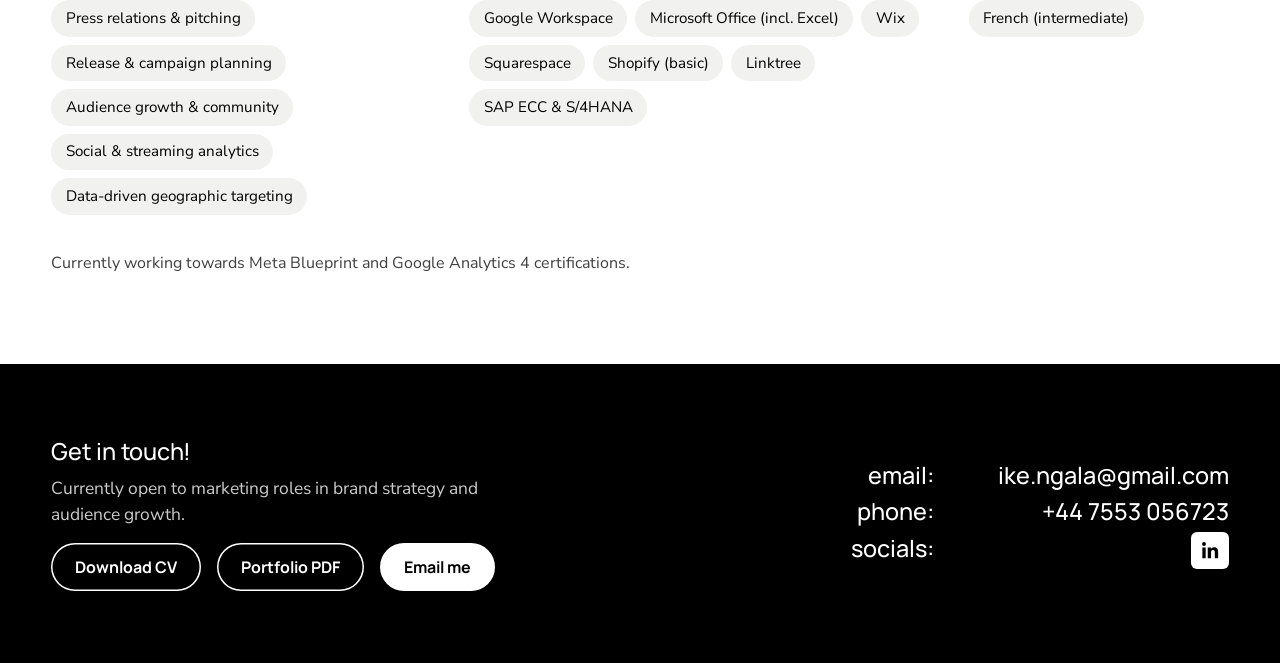
==== commit 510ac655: "Round 3: case-studies menu, sticky header, skills, takeaways, PDF - Header hides on scroll down and " ====
--- a/index.html
+++ b/index.html
@@ -17,9 +17,8 @@
 <meta name="twitter:card" content="summary_large_image">
 <meta name="theme-color" content="#ffffff">
 <link rel="icon" href="assets/images/favicon.svg" type="image/svg+xml">
-<link rel="preconnect" href="https://fonts.googleapis.com">
-<link rel="preconnect" href="https://fonts.gstatic.com" crossorigin>
-<link href="https://fonts.googleapis.com/css2?family=Manrope:wght@500;700&family=Nunito+Sans:ital,wght@0,400;0,700;1,400;1,700&display=swap" rel="stylesheet">
+<link rel="preload" href="assets/fonts/manrope-latin-500-normal.woff2" as="font" type="font/woff2" crossorigin>
+<link rel="preload" href="assets/fonts/nunito-sans-latin-400-normal.woff2" as="font" type="font/woff2" crossorigin>
 <link rel="stylesheet" href="assets/css/style.css">
 <link rel="stylesheet" href="assets/css/layout/home.css">
 </head>
@@ -28,12 +27,16 @@
 <header class="site-header">
   <a class="logo" href="index.html" aria-label="Ike Ngala, home">IN</a>
   <nav aria-label="Main">
-    <a class="nav-work" href="index.html#projects">Work</a>
-    <a class="nav-case" href="projects/before-i-go-away.html">Before I Go Away</a>
-    <a class="nav-case" href="projects/galatea.html">Galatea</a>
-    <a class="nav-case" href="projects/favorite.html">Favorite</a>
+    <div class="nav-menu">
+      <button class="nav-menu-btn" type="button" aria-expanded="false" aria-controls="case-menu">Case studies</button>
+      <ul class="nav-menu-list" id="case-menu">
+        <li><a href="projects/before-i-go-away.html"><img src="assets/images/web/covers/before-i-go-away-800.webp" alt="" width="48" height="48" loading="lazy"><span><span class="menu-title">Before I Go Away</span><span class="menu-focus">Virality</span></span></a></li>
+        <li><a href="projects/galatea.html"><img src="assets/images/web/covers/galatea-800.webp" alt="" width="48" height="48" loading="lazy"><span><span class="menu-title">Galatea</span><span class="menu-focus">Press</span></span></a></li>
+        <li><a href="projects/favorite.html"><img src="assets/images/web/covers/favorite-800.webp" alt="" width="48" height="48" loading="lazy"><span><span class="menu-title">Favorite</span><span class="menu-focus">Long-form brand building</span></span></a></li>
+      </ul>
+    </div>
     <a href="#contact">Contact</a>
-    <a class="nav-cv" href="assets/files/Ike-Ngala-CV.pdf" target="_blank" rel="noopener">CV</a>
+    <a href="assets/files/Ike-Ngala-CV.pdf" target="_blank" rel="noopener">CV</a>
   </nav>
 </header>
 <main id="main">
@@ -44,22 +47,23 @@
 <h1>Ike Ngala</h1>
 </div>
 <div class="fe-block fe-block-f6ca932a84a733854966 blk text">
-<h3>Marketing Portfolio</h3>
+<h3 class="hero-tagline">Brand strategy &amp; audience growth</h3>
 </div>
 <div class="fe-block fe-block-3540d4c0403574ecf0fa blk text">
 <p class="large">Hi, I’m Ike!</p>
 <p class="large">I’m a Management graduate specializing in brand strategy and audience growth.</p>
 <p class="large">Academically, I’ve built a strong grounding in marketing theory and management fundamentals, and have also spent the last few years running the full marketing function for a self-directed project: content strategy, press relations, audience growth, brand positioning, and audience data analysis. I am currently sharpening that analytical edge further with Meta Blueprint and Google Analytics 4 certifications.</p>
 <p class="large">I believe I bring optimism, energy, creative instinct, and real-world experience with dealing with marketing projects &amp; campaigns!</p>
+<p class="hero-actions"><a class="button button-solid" href="#projects">View case studies</a> <a class="button button-ghost" href="assets/files/Ike-Ngala-CV.pdf" target="_blank" rel="noopener">Download CV</a></p>
 </div>
-<figure class="fe-block fe-block-d6fce67f8c53aa4ce24b blk image fit-cover"><img src="assets/images/home/img-4307.jpg" alt="Photo of a man standing on harbour rocks in front of the sea and mountains" width="2160" height="3840" loading="lazy"></figure>
+<figure class="fe-block fe-block-d6fce67f8c53aa4ce24b blk image fit-cover"><img src="assets/images/web/home/img-4307-1600.webp" srcset="assets/images/web/home/img-4307-800.webp 800w, assets/images/web/home/img-4307-1600.webp 1600w" sizes="(max-width: 767px) 100vw, 42vw" alt="Photo of a man standing on harbour rocks in front of the sea and mountains" width="2160" height="3840" loading="lazy" decoding="async"></figure>
 </div>
 </div>
 </section>
 <section class="section theme-dark h-small has-divider is-fluid" data-divider="curve" style="z-index:4;--dh:8vw">
 <div class="section-inner">
 <div class="fluid-engine fe-6a3b11a5e93d627aa4831eec">
-<figure class="fe-block fe-block-yui_3_17_2_1_1782255862734_2015 blk image fit-cover breathe"><img src="assets/images/home/img-2921.jpg" alt="BCZIKN logo" width="2500" height="2500" loading="lazy"></figure>
+<figure class="fe-block fe-block-yui_3_17_2_1_1782255862734_2015 blk image fit-cover breathe"><img src="assets/images/web/home/img-2921-1600.webp" srcset="assets/images/web/home/img-2921-800.webp 800w, assets/images/web/home/img-2921-1600.webp 1600w" sizes="(max-width: 767px) 100vw, 50vw" alt="BCZIKN logo" width="2500" height="2500" loading="lazy" decoding="async"></figure>
 <div class="fe-block fe-block-14b71a853f9c879a395e blk text">
 <div class="scaled" style="font-size:8.53vw"><h1><span class="on-dark">Introducing</span></h1>
 </div>
@@ -74,9 +78,9 @@
 <video class="bg-video" src="assets/videos/shared/blue-background.mp4" poster="assets/images/posters/shared-blue-background.jpg" autoplay muted loop playsinline aria-hidden="true"></video>
 <div class="section-inner">
 <ul class="project-links">
-<li><a href="projects/before-i-go-away.html" data-cover="assets/images/covers/before-i-go-away.jpg"><img class="touch-cover" src="assets/images/covers/before-i-go-away.jpg" alt="" loading="lazy" width="600" height="600"><span class="project-name">Before I Go Away</span><span class="project-focus">Virality</span></a></li>
-<li><a href="projects/galatea.html" data-cover="assets/images/covers/galatea.jpg"><img class="touch-cover" src="assets/images/covers/galatea.jpg" alt="" loading="lazy" width="600" height="600"><span class="project-name">Galatea</span><span class="project-focus">Press</span></a></li>
-<li><a href="projects/favorite.html" data-cover="assets/images/covers/favorite.jpg"><img class="touch-cover" src="assets/images/covers/favorite.jpg" alt="" loading="lazy" width="600" height="600"><span class="project-name">Favorite</span><span class="project-focus">Long-form brand building</span></a></li>
+<li><a href="projects/before-i-go-away.html" data-cover="assets/images/web/covers/before-i-go-away-800.webp"><img class="touch-cover" src="assets/images/web/covers/before-i-go-away-800.webp" alt="" loading="lazy" width="600" height="600"><span class="project-name">Before I Go Away</span><span class="project-focus">Virality</span><span class="project-result">250K+ streams from two viral cycles</span></a></li>
+<li><a href="projects/galatea.html" data-cover="assets/images/web/covers/galatea-800.webp"><img class="touch-cover" src="assets/images/web/covers/galatea-800.webp" alt="" loading="lazy" width="600" height="600"><span class="project-name">Galatea</span><span class="project-focus">Press</span><span class="project-result">450K+ streams and five press features</span></a></li>
+<li><a href="projects/favorite.html" data-cover="assets/images/web/covers/favorite-800.webp"><img class="touch-cover" src="assets/images/web/covers/favorite-800.webp" alt="" loading="lazy" width="600" height="600"><span class="project-name">Favorite</span><span class="project-focus">Long-form brand building</span><span class="project-result">8 Spotify editorial playlists in one release</span></a></li>
 </ul>
 <img class="hover-cover" alt="" aria-hidden="true">
 </div>
@@ -93,19 +97,16 @@
   <p class="results-note">Featured as an Artist to Watch by <strong>The NATIVE</strong> (Jan 2023) and <strong>Spotify Africa’s Fresh Finds</strong> (July 2024, plus Best of 2024).</p>
   </div>
 </section>
-<section class="section theme-light h-medium is-fluid">
-<div class="section-inner">
-<div class="fluid-engine fe-6a3b12ef4334fc0858936ea2">
-<div class="fe-block fe-block-yui_3_17_2_1_1782255862734_4375 blk text">
-<h2>My Skills &amp; Tools</h2>
-</div>
-<figure class="fe-block fe-block-yui_3_17_2_1_1782255862734_3132 blk image fit-contain"><img src="assets/images/home/tool-canva.png" alt="Canva" width="2500" height="938" loading="lazy"></figure>
-<figure class="fe-block fe-block-18d49a49f94679645170 blk image fit-cover" style="--m-offset-y:12px"><img src="assets/images/home/tool-capcut.png" alt="CapCut" width="2048" height="2048" loading="lazy"></figure>
-<figure class="fe-block fe-block-5fb060565d916a4ffd06 blk image fit-contain"><img src="assets/images/home/tool-lumafusion.png" alt="LumaFusion" width="800" height="400" loading="lazy"></figure>
-<figure class="fe-block fe-block-1ba8de07ad1d4949a1a3 blk image fit-contain" style="--m-offset-y:8px"><img src="assets/images/home/tool-wix.png" alt="Wix" width="2500" height="1406" loading="lazy"></figure>
-<figure class="fe-block fe-block-f4a49430ff3bb8096571 blk image fit-contain"><img src="assets/images/home/tool-google-workspace.png" alt="Google Workspace" width="2500" height="321" loading="lazy"></figure>
-</div>
-</div>
+<section class="skills theme-light" aria-labelledby="skills-title">
+  <div class="skills-inner">
+  <h2 id="skills-title">Skills &amp; tools</h2>
+  <div class="skills-grid">
+    <div class="skills-group"><h3>Marketing</h3><ul class="chips"><li>Brand positioning</li><li>Content strategy</li><li>Short- &amp; long-form video</li><li>Press relations &amp; pitching</li><li>Release &amp; campaign planning</li><li>Audience growth &amp; community</li><li>Social &amp; streaming analytics</li><li>Data-driven geographic targeting</li></ul></div>
+    <div class="skills-group"><h3>Tools</h3><ul class="chips"><li>Meta Business Suite</li><li>Google Analytics 4</li><li>HubSpot</li><li>Mailchimp</li><li>Canva</li><li>CapCut</li><li>LumaFusion</li><li>Google Workspace</li><li>Microsoft Office (incl. Excel)</li><li>Wix</li><li>Squarespace</li><li>Shopify (basic)</li><li>Linktree</li><li>SAP ECC &amp; S/4HANA</li></ul></div>
+    <div class="skills-group"><h3>Languages</h3><ul class="chips"><li>English (fluent)</li><li>Swahili (advanced)</li><li>French (intermediate)</li></ul></div>
+  </div>
+  <p class="skills-note">Currently working towards Meta Blueprint and Google Analytics 4 certifications.</p>
+  </div>
 </section>
 </main>
 
@@ -117,6 +118,7 @@
         <p class="footer-note">Currently open to marketing roles in brand strategy and audience growth.</p>
       </div>
       <a class="button button-outline" href="assets/files/Ike-Ngala-CV.pdf" target="_blank" rel="noopener">Download CV</a>
+      <a class="button button-outline" href="assets/files/Ike-Ngala-Portfolio.pdf" target="_blank" rel="noopener">Portfolio PDF</a>
       <a class="button" href="mailto:ike.ngala@gmail.com">Email me</a>
     </div>
     <dl>
--- a/assets/css/style.css
+++ b/assets/css/style.css
@@ -22,6 +22,14 @@
   --sqs-mobile-site-gutter: 6vw;
   --header-h: 87px;
 }
+
+/* Fonts are self-hosted (assets/fonts, SIL Open Font License) */
+@font-face { font-family: "Manrope"; font-weight: 500; font-display: swap; src: url("../fonts/manrope-latin-500-normal.woff2") format("woff2"); }
+@font-face { font-family: "Manrope"; font-weight: 700; font-display: swap; src: url("../fonts/manrope-latin-700-normal.woff2") format("woff2"); }
+@font-face { font-family: "Nunito Sans"; font-weight: 400; font-display: swap; src: url("../fonts/nunito-sans-latin-400-normal.woff2") format("woff2"); }
+@font-face { font-family: "Nunito Sans"; font-weight: 400; font-style: italic; font-display: swap; src: url("../fonts/nunito-sans-latin-400-italic.woff2") format("woff2"); }
+@font-face { font-family: "Nunito Sans"; font-weight: 700; font-display: swap; src: url("../fonts/nunito-sans-latin-700-normal.woff2") format("woff2"); }
+@font-face { font-family: "Nunito Sans"; font-weight: 700; font-style: italic; font-display: swap; src: url("../fonts/nunito-sans-latin-700-italic.woff2") format("woff2"); }
 
 *, *::before, *::after { box-sizing: border-box; }
 html { -webkit-text-size-adjust: 100%; }
@@ -70,7 +78,7 @@
 .theme-red      { --bg: var(--red);   --fg: var(--yellow); --accent: var(--yellow); }
 .theme-red-dark { --bg: var(--red-dark); --fg: var(--yellow); --accent: var(--yellow); }
 
-.section, .site-footer, .pager, .glance, .results { background: var(--bg); color: var(--fg); }
+.section, .site-footer, .pager, .glance, .results, .skills, .takeaway, .next-case { background: var(--bg); color: var(--fg); }
 .accent { color: var(--accent); }
 .on-dark { color: var(--white); }
 .theme-galatea h2, .theme-galatea h3 { color: var(--accent); }
@@ -264,7 +272,7 @@
   .slides { height: 55vw; }
   .slideshow-wide .slides { height: 55vw; }
   .slide-btn { flex-basis: 28px; }
-  .projects-list .section-inner { min-height: 70vh; }
+  .projects-list .section-inner { min-height: 70vh; padding: 20vw 0 22vw; }
   .project-links { flex-direction: column; gap: .5rem; }
   .project-links li + li::before { content: none; }
   .hover-cover { display: none; }
@@ -281,13 +289,6 @@
    Portfolio enhancements (added after the Squarespace rebuild)
    ========================================================= */
 
-/* ---------- header navigation ---------- */
-.site-header nav { display: flex; align-items: center; gap: clamp(1rem, 2.2vw, 2.25rem); }
-.nav-work { display: none; }
-@media (max-width: 767px) {
-  .nav-case { display: none; }
-  .nav-work { display: inline; }
-}
 
 /* ---------- BCZIKN logo: slow breathing ---------- */
 .breathe img { animation: breathe 5.5s ease-in-out infinite; transform-origin: center; }
@@ -404,3 +405,152 @@
 .footer-cta { flex: 0 1 34rem; gap: 1rem; }
 .footer-cta > div { flex-basis: 100%; }
 .site-footer dl { flex: 0 1 auto; column-gap: clamp(1.5rem, 5vw, 6rem); }
+
+
+/* =========================================================
+   Round 3: sticky header, hero actions, skills, takeaways,
+   next-case card, legibility and contrast
+   ========================================================= */
+
+/* ---------- header: fixed, hides on scroll down, returns on scroll up ---------- */
+.page-home { --hdr-bg: var(--white); --hdr-fg: var(--black); }
+.page-before-i-go-away { --hdr-bg: var(--blue); --hdr-fg: var(--white); }
+.page-galatea { --hdr-bg: var(--black); --hdr-fg: var(--white); }
+.page-favorite { --hdr-bg: var(--red); --hdr-fg: var(--yellow); }
+.site-header {
+  position: fixed; color: var(--hdr-fg);
+  transition: transform .35s ease, background-color .3s ease, box-shadow .3s ease, height .3s ease;
+}
+.site-header.is-solid { background: var(--hdr-bg); box-shadow: 0 1px 0 rgba(0, 0, 0, .08), 0 8px 24px rgba(0, 0, 0, .08); height: 64px; }
+.site-header.is-hidden { transform: translateY(-100%); }
+.site-header nav { display: flex; align-items: center; gap: clamp(1rem, 2.2vw, 2.25rem); }
+.site-header nav > a, .nav-menu-btn { text-decoration: none; text-underline-offset: 5px; }
+.site-header nav > a:hover, .nav-menu-btn:hover { text-decoration: underline; }
+
+/* "Case studies" menu */
+.nav-menu { position: relative; }
+.nav-menu-btn {
+  background: none; border: 0; padding: 0; cursor: pointer; font: inherit; color: inherit;
+  display: inline-flex; align-items: center; gap: .4em;
+}
+.nav-menu-btn[data-current] { text-decoration: underline; }
+.nav-menu-btn::after {
+  content: ""; width: .45em; height: .45em; border-right: 1.5px solid currentColor; border-bottom: 1.5px solid currentColor;
+  transform: translateY(-25%) rotate(45deg); transition: transform .25s ease;
+}
+.nav-menu.is-open .nav-menu-btn::after { transform: translateY(15%) rotate(-135deg); }
+.nav-menu-list {
+  list-style: none; margin: 0; padding: .5rem; position: absolute; right: -.5rem; top: calc(100% + .9rem);
+  min-width: 290px; background: var(--white); color: var(--black); border-radius: 14px;
+  box-shadow: 0 18px 50px rgba(0, 0, 0, .22);
+  opacity: 0; visibility: hidden; transform: translateY(-8px); transition: opacity .2s ease, transform .25s ease, visibility .25s;
+}
+.nav-menu.is-open .nav-menu-list { opacity: 1; visibility: visible; transform: translateY(0); }
+@media (hover: hover) {
+  .nav-menu:hover .nav-menu-list { opacity: 1; visibility: visible; transform: translateY(0); }
+  .nav-menu:hover .nav-menu-btn::after { transform: translateY(15%) rotate(-135deg); }
+  .nav-menu::after { content: ""; position: absolute; left: -1rem; right: -1rem; top: 100%; height: 1rem; }  /* hover bridge */
+}
+.nav-menu-list a {
+  display: flex; align-items: center; gap: .85rem; padding: .55rem; border-radius: 10px; text-decoration: none;
+  transition: background .2s ease;
+}
+.nav-menu-list a:hover, .nav-menu-list a[aria-current] { background: #f1f1ef; }
+.nav-menu-list img { width: 48px; height: 48px; object-fit: cover; border-radius: 6px; flex: none; }
+.menu-title { display: block; font-family: var(--font-heading); font-size: 1.05rem; }
+.menu-focus { display: block; font-size: .78rem; letter-spacing: .1em; text-transform: uppercase; opacity: .6; }
+@media (max-width: 767px) {
+  .site-header nav { gap: 1.1rem; font-size: .95rem; }
+  .nav-menu-list { position: fixed; left: 12px; right: 12px; top: calc(var(--header-h) - 8px); min-width: 0; }
+  .site-header.is-solid { height: 58px; }
+  .site-header.is-solid .nav-menu-list { top: 58px; }
+}
+
+/* ---------- home hero buttons ---------- */
+.hero-actions { display: flex; flex-wrap: wrap; gap: .75rem; margin-top: 1.6em; }
+.button-solid { background: var(--black); color: var(--white); }
+.button-solid:hover { background: #333; }
+.button-ghost { background: transparent; color: var(--black); box-shadow: inset 0 0 0 1.5px currentColor; }
+.button-ghost:hover { background: var(--black); color: var(--white); }
+.button { transition: background .2s ease, color .2s ease, transform .2s ease; }
+.button:hover { transform: translateY(-2px); }
+
+/* ---------- home: result line under each project ---------- */
+.project-result { font-family: var(--font-body); font-size: clamp(.95rem, .85rem + .35vw, 1.15rem); margin-top: .35rem; opacity: .9; letter-spacing: 0; }
+
+/* ---------- home: skills ---------- */
+.skills-inner { padding: clamp(56px, 7vw, 110px) var(--sqs-site-gutter); }
+.skills h2 { margin-bottom: clamp(1.5rem, 3vw, 2.5rem); }
+.skills-grid { display: grid; grid-template-columns: 1.15fr 1.4fr .8fr; gap: clamp(1.5rem, 3.5vw, 3.5rem); }
+.skills-group h3 {
+  font-family: var(--font-body); font-weight: 700; font-size: .8rem; letter-spacing: .14em; text-transform: uppercase;
+  opacity: .65; margin-bottom: 1rem; padding-bottom: .9rem; border-bottom: 1px solid currentColor;
+}
+.chips { list-style: none; margin: 0; padding: 0; display: flex; flex-wrap: wrap; gap: .5rem; }
+.chips li {
+  padding: .45em .95em; border-radius: 999px; background: #f1f1ef; font-size: .95rem;
+  transition: background .2s ease, transform .2s ease;
+}
+.chips li:hover { background: var(--yellow); transform: translateY(-2px); }
+.skills-note { margin-top: clamp(1.5rem, 3vw, 2.25rem); opacity: .75; }
+
+/* ---------- case studies: key takeaway ---------- */
+.takeaway-inner { padding: clamp(56px, 7vw, 110px) var(--sqs-site-gutter); max-width: 1100px; }
+.eyebrow { display: block; font-family: var(--font-body); font-weight: 700; font-size: .8rem; letter-spacing: .16em; text-transform: uppercase; opacity: .75; margin-bottom: 1rem; }
+.takeaway p { font-family: var(--font-heading); font-size: clamp(1.4rem, 1.05rem + 1.4vw, 2.4rem); line-height: 1.3; letter-spacing: -0.015em; }
+
+/* ---------- next case study card ---------- */
+.next-case { padding: clamp(40px, 5vw, 72px) var(--sqs-site-gutter); }
+.next-card {
+  display: grid; grid-template-columns: minmax(0, 1fr) minmax(0, 1.2fr); align-items: center; gap: clamp(1.5rem, 4vw, 4rem);
+  text-decoration: none; color: inherit;
+}
+.next-media { display: block; overflow: hidden; border-radius: 10px; aspect-ratio: 1; }
+.next-media img {
+  width: 100%; height: 100%; object-fit: cover; transform: scale(1.04);
+  transition: transform 1.1s cubic-bezier(.2, .7, .2, 1), filter .6s ease; filter: saturate(.85);
+}
+.next-card:hover .next-media img, .next-card:focus-visible .next-media img { transform: scale(1.12); filter: saturate(1.05); }
+.next-text { display: flex; flex-direction: column; align-items: flex-start; }
+.next-title { font-family: var(--font-heading); font-size: clamp(2.6rem, 1.6rem + 4.5vw, 6rem); letter-spacing: -0.03em; line-height: 1; }
+.next-focus { margin-top: 1rem; opacity: .85; font-size: clamp(1rem, .9rem + .3vw, 1.2rem); }
+.next-arrow { margin-top: 1.75rem; width: 64px; height: 64px; border-radius: 50%; box-shadow: inset 0 0 0 1.5px currentColor; display: grid; place-items: center; transition: background .3s ease, color .3s ease; }
+.next-arrow svg { width: 26px; height: 26px; transition: transform .35s cubic-bezier(.2, .7, .2, 1); }
+.next-card:hover .next-arrow { background: var(--fg); color: var(--bg); }
+.next-card:hover .next-arrow svg { transform: translateX(5px); }
+.prev-link { display: inline-flex; align-items: center; gap: .6rem; margin-top: clamp(1.75rem, 3vw, 2.5rem); text-decoration: none; opacity: .8; }
+.prev-link svg { width: 9px; height: 16px; stroke: currentColor; stroke-width: 1.5; }
+.prev-link:hover { opacity: 1; text-decoration: underline; }
+/* entrance animation: the cover wipes in and the title rises */
+.js .next-case .next-media { clip-path: inset(0 100% 0 0); transition: clip-path 1.1s cubic-bezier(.7, 0, .2, 1); }
+.js .next-case .next-text > * { opacity: 0; translate: 0 22px; transition: opacity .7s ease, translate .7s cubic-bezier(.2, .7, .2, 1); }
+.js .next-case.is-in .next-media { clip-path: inset(0 0 0 0); }
+.js .next-case.is-in .next-text > * { opacity: 1; translate: 0 0; }
+.js .next-case.is-in .next-text > :nth-child(2) { transition-delay: .12s; }
+.js .next-case.is-in .next-text > :nth-child(3) { transition-delay: .22s; }
+.js .next-case.is-in .next-text > :nth-child(4) { transition-delay: .32s; }
+
+/* ---------- legibility over videos ---------- */
+.scrim::after {
+  content: ""; position: absolute; inset: 0; z-index: 0; pointer-events: none;
+  background: linear-gradient(100deg, rgba(0, 0, 0, .5) 0%, rgba(0, 0, 0, .28) 55%, rgba(0, 0, 0, .12) 100%);
+}
+
+/* ---------- Favorite: body text a touch paler for contrast on red (headings keep brand yellow) ---------- */
+.theme-red, .theme-red-dark { --text: #ffe7ab; }
+.theme-red p, .theme-red-dark p, .theme-red p .accent, .theme-red-dark p .accent,
+.theme-red .details-body, .theme-red .details-body .accent { color: var(--text); }
+
+@media (max-width: 767px) {
+  .skills-grid { grid-template-columns: 1fr; }
+  .next-card { grid-template-columns: 1fr; }
+  .next-media { aspect-ratio: 4 / 3; }
+}
+@media (prefers-reduced-motion: reduce) {
+  .site-header, .next-media img, .next-arrow svg { transition: none; }
+  .js .next-case .next-media { clip-path: none; transition: none; }
+  .js .next-case .next-text > * { opacity: 1; translate: none; transition: none; }
+}
+
+/* home hero: tagline sized to sit on one line beside the photo */
+.hero-tagline { font-size: clamp(1.3rem, .9rem + 1.05vw, 1.85rem); line-height: 1.2; margin-bottom: .2em; }
--- a/assets/css/layout/home.css
+++ b/assets/css/layout/home.css
@@ -231,176 +231,3 @@
       align-items: flex-start;
     }
   }
-
-/* section 3 */
-.fe-6a3b12ef4334fc0858936ea2 {
-  --grid-gutter: calc(var(--sqs-mobile-site-gutter, 6vw) - 11.0px);
-  --cell-max-width: calc( ( var(--sqs-site-max-width, 1500px) - (11.0px * (8 - 1)) ) / 8 );
-  display: grid;
-  position: relative;
-  grid-area: 1/1/-1/-1;
-  grid-template-rows: repeat(17,minmax(24px, auto));
-  grid-template-columns:
-    minmax(var(--grid-gutter), 1fr)
-    repeat(8, minmax(0, var(--cell-max-width)))
-    minmax(var(--grid-gutter), 1fr);
-  row-gap: 11.0px;
-  column-gap: 11.0px;
-  overflow-x: hidden;
-  overflow-x: clip;
-}
-@media (min-width: 768px) {
-  .background-width--inset .fe-6a3b12ef4334fc0858936ea2 {
-    --inset-padding: calc(var(--sqs-site-gutter) * 2);
-  }
-  .fe-6a3b12ef4334fc0858936ea2 {
-    --grid-gutter: calc(var(--sqs-site-gutter, 4vw) - 11.0px);
-    --cell-max-width: calc( ( var(--sqs-site-max-width, 1500px) - (11.0px * (24 - 1)) ) / 24 );
-    --inset-padding: 0vw;
-    --row-height-scaling-factor: 0.0215;
-    --container-width: min(var(--sqs-site-max-width, 1500px), calc(100vw - var(--sqs-site-gutter, 4vw) * 2 - var(--inset-padding) ));
-    grid-template-rows: repeat(11,minmax(calc(var(--container-width) * var(--row-height-scaling-factor)), auto));
-    grid-template-columns:
-      minmax(var(--grid-gutter), 1fr)
-      repeat(24, minmax(0, var(--cell-max-width)))
-      minmax(var(--grid-gutter), 1fr);
-  }
-}
-  .fe-block-yui_3_17_2_1_1782255862734_4375 {
-    grid-area: 1/2/3/10;
-    z-index: 6;
-    
-  }
-  .fe-block-yui_3_17_2_1_1782255862734_4375 .sqs-block {
-    justify-content: flex-start;
-  }
-  .fe-block-yui_3_17_2_1_1782255862734_4375 .sqs-block-alignment-wrapper {
-    align-items: flex-start;
-  }
-  @media (min-width: 768px) {
-    .fe-block-yui_3_17_2_1_1782255862734_4375 {
-      grid-area: 1/2/3/10;
-      z-index: 6;
-    }
-    .fe-block-yui_3_17_2_1_1782255862734_4375 .sqs-block {
-      justify-content: flex-start;
-    }
-    .fe-block-yui_3_17_2_1_1782255862734_4375 .sqs-block-alignment-wrapper {
-      align-items: flex-start;
-    }
-  }
-  .fe-block-yui_3_17_2_1_1782255862734_3132 {
-    grid-area: 4/3/6/9;
-    z-index: 1;
-    
-  }
-  .fe-block-yui_3_17_2_1_1782255862734_3132 .sqs-block {
-    justify-content: center;
-  }
-  .fe-block-yui_3_17_2_1_1782255862734_3132 .sqs-block-alignment-wrapper {
-    align-items: center;
-  }
-  @media (min-width: 768px) {
-    .fe-block-yui_3_17_2_1_1782255862734_3132 {
-      grid-area: 4/3/7/9;
-      z-index: 2;
-    }
-    .fe-block-yui_3_17_2_1_1782255862734_3132 .sqs-block {
-      justify-content: center;
-    }
-    .fe-block-yui_3_17_2_1_1782255862734_3132 .sqs-block-alignment-wrapper {
-      align-items: center;
-    }
-  }
-  .fe-block-18d49a49f94679645170 {
-    grid-area: 6/3/9/9;
-    z-index: 2;
-    
-  }
-  .fe-block-18d49a49f94679645170 .sqs-block {
-    justify-content: center;
-  }
-  .fe-block-18d49a49f94679645170 .sqs-block-alignment-wrapper {
-    align-items: center;
-  }
-  @media (min-width: 768px) {
-    .fe-block-18d49a49f94679645170 {
-      grid-area: 3/11/7/17;
-      z-index: 3;
-    }
-    .fe-block-18d49a49f94679645170 .sqs-block {
-      justify-content: center;
-    }
-    .fe-block-18d49a49f94679645170 .sqs-block-alignment-wrapper {
-      align-items: center;
-    }
-  }
-  .fe-block-5fb060565d916a4ffd06 {
-    grid-area: 11/3/16/9;
-    z-index: 3;
-    
-  }
-  .fe-block-5fb060565d916a4ffd06 .sqs-block {
-    justify-content: center;
-  }
-  .fe-block-5fb060565d916a4ffd06 .sqs-block-alignment-wrapper {
-    align-items: center;
-  }
-  @media (min-width: 768px) {
-    .fe-block-5fb060565d916a4ffd06 {
-      grid-area: 7/5/12/13;
-      z-index: 1;
-    }
-    .fe-block-5fb060565d916a4ffd06 .sqs-block {
-      justify-content: center;
-    }
-    .fe-block-5fb060565d916a4ffd06 .sqs-block-alignment-wrapper {
-      align-items: center;
-    }
-  }
-  .fe-block-1ba8de07ad1d4949a1a3 {
-    grid-area: 9/3/12/9;
-    z-index: 5;
-    
-  }
-  .fe-block-1ba8de07ad1d4949a1a3 .sqs-block {
-    justify-content: center;
-  }
-  .fe-block-1ba8de07ad1d4949a1a3 .sqs-block-alignment-wrapper {
-    align-items: center;
-  }
-  @media (min-width: 768px) {
-    .fe-block-1ba8de07ad1d4949a1a3 {
-      grid-area: 3/19/7/25;
-      z-index: 4;
-    }
-    .fe-block-1ba8de07ad1d4949a1a3 .sqs-block {
-      justify-content: center;
-    }
-    .fe-block-1ba8de07ad1d4949a1a3 .sqs-block-alignment-wrapper {
-      align-items: center;
-    }
-  }
-  .fe-block-f4a49430ff3bb8096571 {
-    grid-area: 15/2/18/10;
-    z-index: 4;
-    
-  }
-  .fe-block-f4a49430ff3bb8096571 .sqs-block {
-    justify-content: center;
-  }
-  .fe-block-f4a49430ff3bb8096571 .sqs-block-alignment-wrapper {
-    align-items: center;
-  }
-  @media (min-width: 768px) {
-    .fe-block-f4a49430ff3bb8096571 {
-      grid-area: 7/14/12/22;
-      z-index: 5;
-    }
-    .fe-block-f4a49430ff3bb8096571 .sqs-block {
-      justify-content: center;
-    }
-    .fe-block-f4a49430ff3bb8096571 .sqs-block-alignment-wrapper {
-      align-items: center;
-    }
-  }
